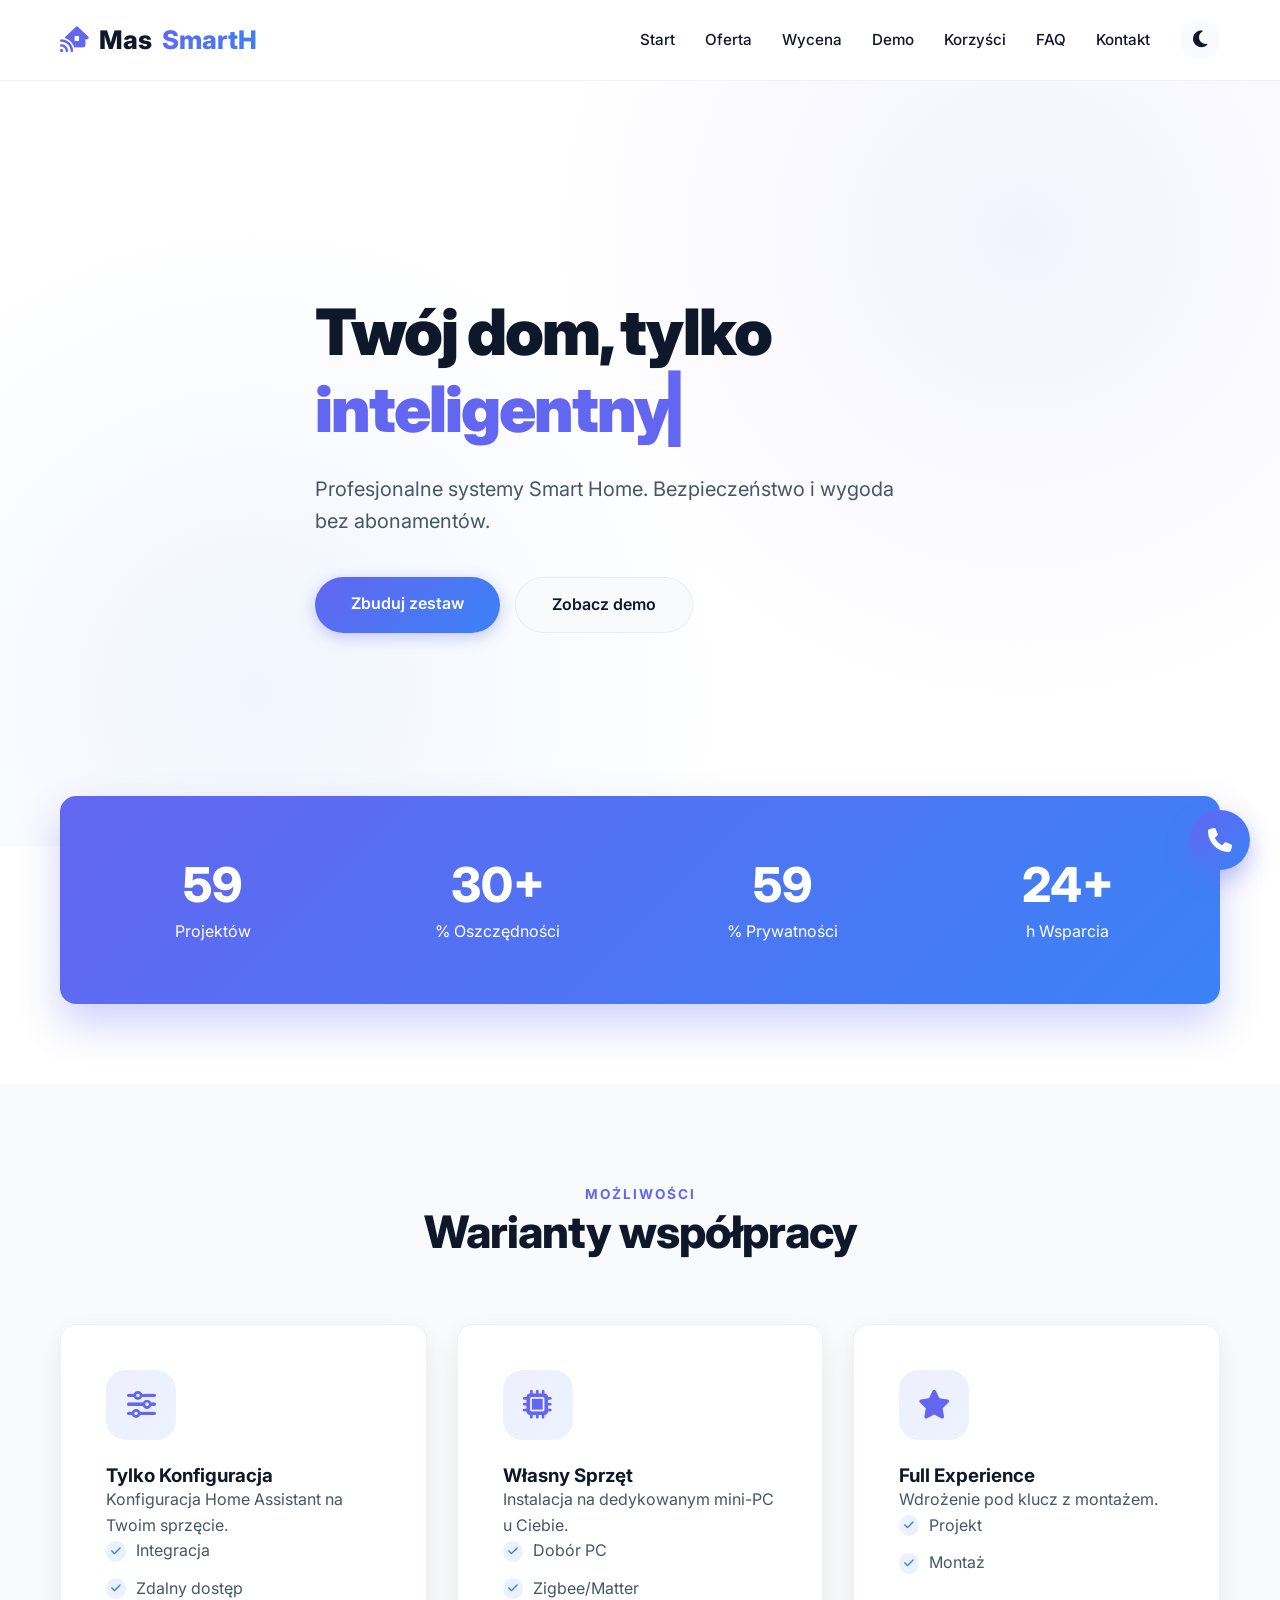
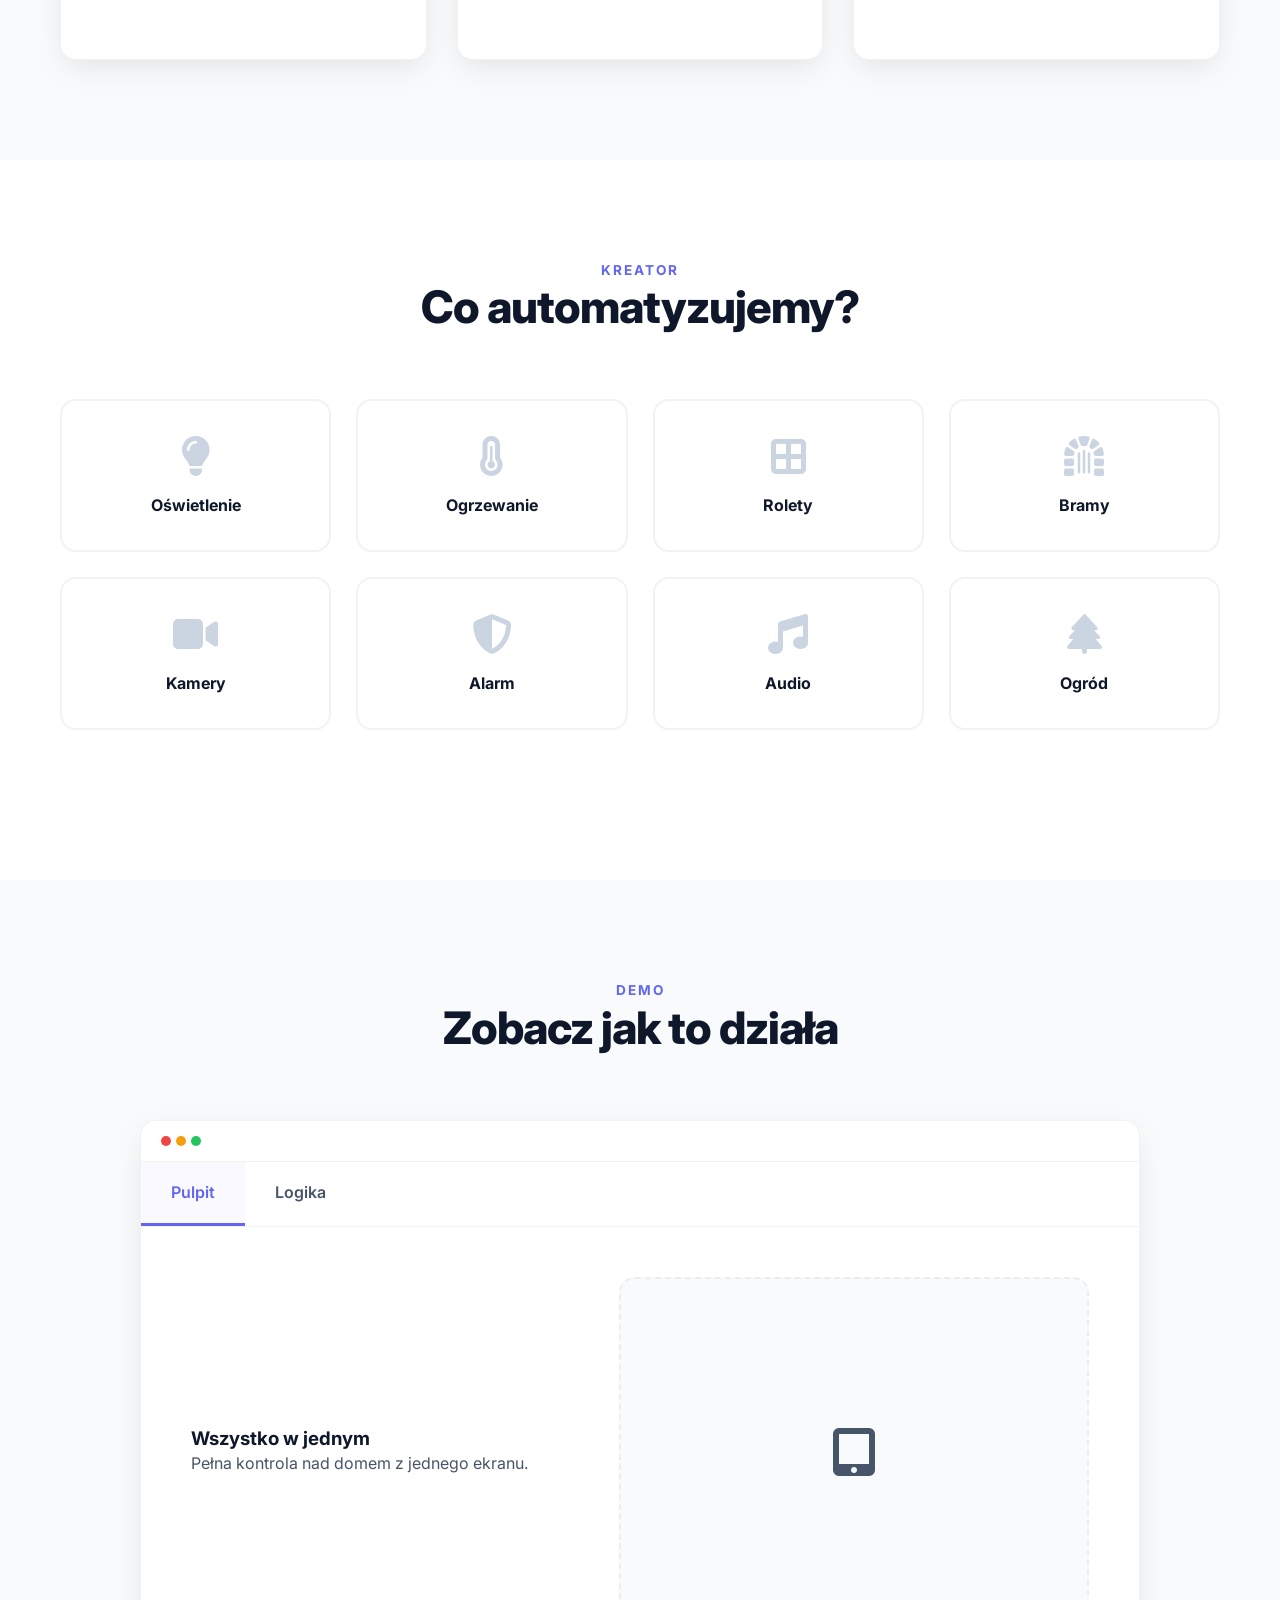
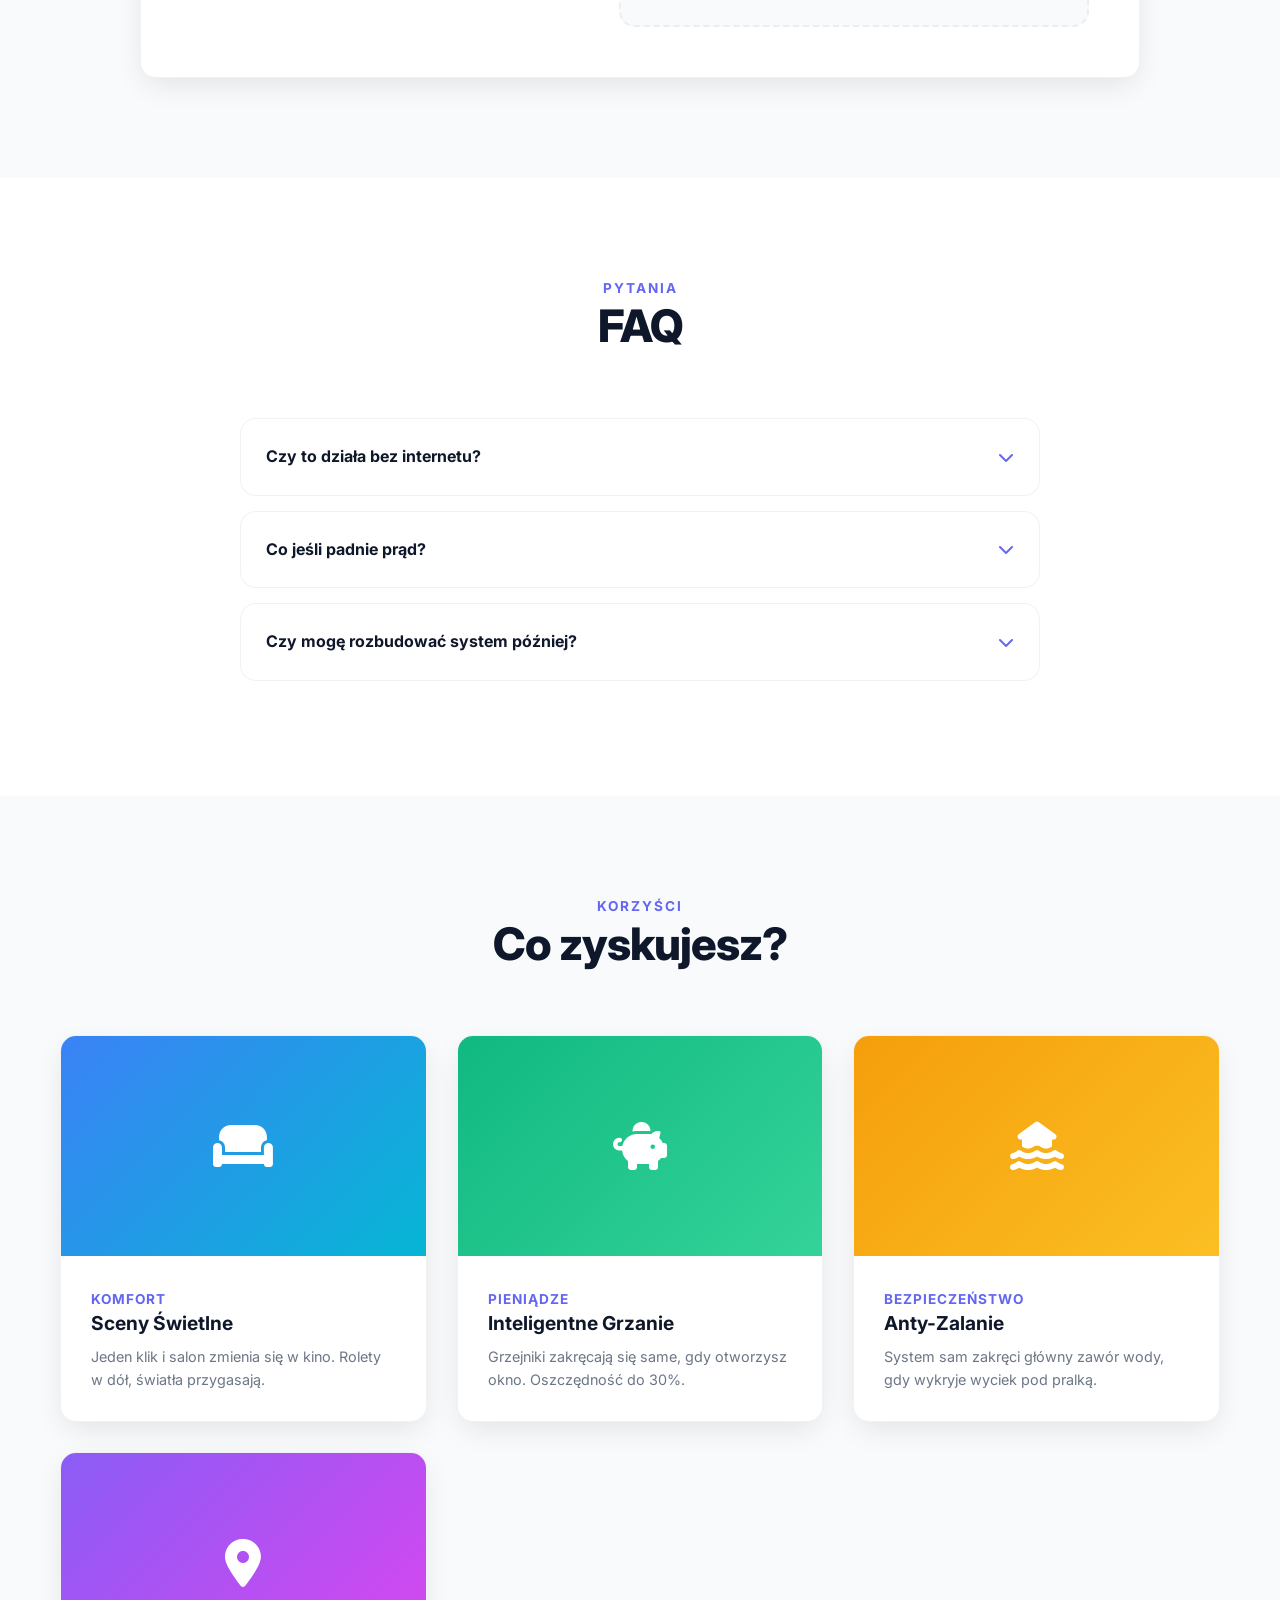
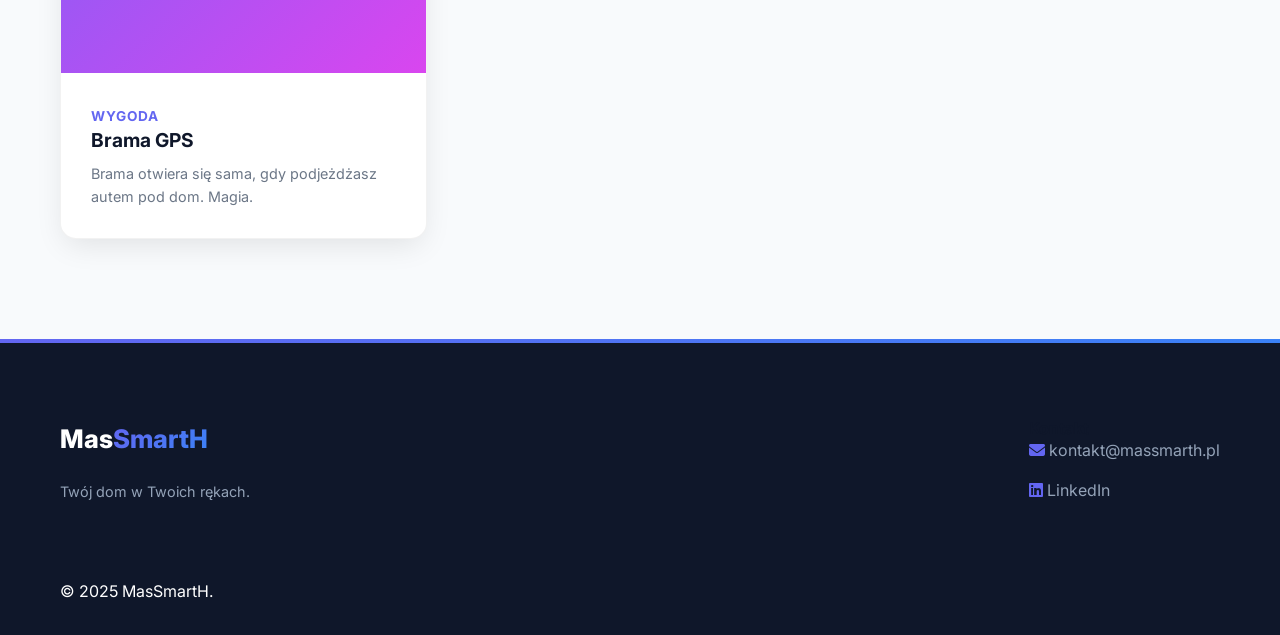
==== index.html @ 26425b71 "Add files via upload" ====
<!DOCTYPE html>
<html lang="pl">
<head>
    <meta charset="UTF-8">
    <meta name="viewport" content="width=device-width, initial-scale=1.0">
    <title>MasSmartH | Twój Inteligentny Dom</title>
    
    <link href="https://fonts.googleapis.com/css2?family=Inter:wght@300;400;600;700;800&display=swap" rel="stylesheet">
    <link rel="stylesheet" href="https://cdnjs.cloudflare.com/ajax/libs/font-awesome/6.4.0/css/all.min.css">

    <style>
        /* --- ZMIENNE KOLORYSTYCZNE --- */
        :root {
            --primary: #6366f1; 
            --secondary: #3b82f6;
            --dark: #0f172a;
            --text-gray: #475569;
            --bg-light: #ffffff;
            --bg-offset: #f8fafc;
            --card-bg: #ffffff;
            --border-color: rgba(0,0,0,0.05);
            --brand-gradient: linear-gradient(135deg, var(--primary) 0%, var(--secondary) 100%);
            
            --radius: 16px;
            --shadow: 0 10px 30px -5px rgba(0, 0, 0, 0.1);
            --transition: all 0.3s cubic-bezier(0.4, 0, 0.2, 1);
        }

        /* --- DARK MODE --- */
        body.dark-mode {
            --dark: #f1f5f9;
            --text-gray: #94a3b8;
            --bg-light: #0f172a;
            --bg-offset: #1e293b;
            --card-bg: #1e293b;
            --border-color: rgba(255,255,255,0.05);
            --shadow: 0 10px 30px -5px rgba(0, 0, 0, 0.5);
        }

        /* --- BAZA --- */
        * { margin: 0; padding: 0; box-sizing: border-box; }
        
        html { scroll-behavior: smooth; scroll-padding-top: 80px; }

        body {
            font-family: 'Inter', sans-serif;
            color: var(--text-gray);
            line-height: 1.6;
            background-color: var(--bg-light);
            overflow-x: hidden;
            transition: background-color 0.5s ease, color 0.5s ease;
        }

        a { text-decoration: none; color: inherit; }
        ul { list-style: none; }
        h1, h2, h3, h4 { color: var(--dark); line-height: 1.2; transition: color 0.5s ease; }

        .container { max-width: 1200px; margin: 0 auto; padding: 0 20px; }

        /* --- PASEK POSTĘPU (SCROLL PROGRESS) --- */
        .scroll-progress-container {
            position: fixed; top: 0; left: 0; width: 100%; height: 4px;
            background: transparent; z-index: 2000; pointer-events: none;
        }
        .scroll-progress-bar {
            height: 100%; background: var(--brand-gradient); width: 0%;
            transition: width 0.1s;
        }

        /* --- UI ELEMENTY --- */
        .btn {
            display: inline-block; padding: 14px 36px;
            background: var(--brand-gradient); color: white;
            border-radius: 50px; font-weight: 600;
            transition: var(--transition);
            box-shadow: 0 4px 15px rgba(99, 102, 241, 0.35);
            border: none; cursor: pointer; position: relative; overflow: hidden; z-index: 1;
        }
        .btn:hover { transform: translateY(-3px); box-shadow: 0 8px 25px rgba(99, 102, 241, 0.5); }

        .section-title { text-align: center; margin-bottom: 4rem; }
        .section-title h2 { font-size: 2.8rem; margin-bottom: 10px; font-weight: 800; letter-spacing: -1px; }
        .section-title p { color: var(--primary); font-weight: 700; text-transform: uppercase; letter-spacing: 2px; font-size: 0.85rem; }

        /* --- NAWIGACJA --- */
        header {
            background: rgba(255, 255, 255, 0.8); backdrop-filter: blur(12px);
            position: sticky; top: 0; z-index: 1000;
            border-bottom: 1px solid var(--border-color);
            transition: background 0.5s ease, border-color 0.5s ease;
        }
        body.dark-mode header { background: rgba(15, 23, 42, 0.8); }

        nav { display: flex; justify-content: space-between; align-items: center; height: 80px; }
        .logo { font-size: 1.6rem; font-weight: 800; color: var(--dark); display: flex; align-items: center; gap: 10px; }
        .logo span { background: var(--brand-gradient); -webkit-background-clip: text; -webkit-text-fill-color: transparent; }

        .nav-links { display: flex; gap: 30px; align-items: center; }
        .nav-links a { font-weight: 500; color: var(--dark); transition: var(--transition); font-size: 0.95rem; }
        .nav-links a:hover, .nav-links a.active { color: var(--primary); }
        
        .theme-toggle {
            cursor: pointer; font-size: 1.2rem; color: var(--dark);
            width: 40px; height: 40px; border-radius: 50%;
            display: flex; align-items: center; justify-content: center;
            background: var(--bg-offset); transition: var(--transition);
        }
        .theme-toggle:hover { background: var(--border-color); color: var(--primary); transform: rotate(15deg); }
        .menu-toggle { display: none; font-size: 1.5rem; color: var(--dark); cursor: pointer; }

        /* --- HERO --- */
        .hero {
            padding: 100px 0; display: flex; align-items: center; min-height: 85vh;
            background: radial-gradient(circle at 80% 20%, rgba(99, 102, 241, 0.08) 0%, transparent 40%),
                        radial-gradient(circle at 20% 80%, rgba(59, 130, 246, 0.08) 0%, transparent 40%);
        }
        .hero-content { max-width: 650px; }
        .hero h1 { font-size: 4rem; margin-bottom: 25px; font-weight: 900; letter-spacing: -2px; }
        .hero-typing { color: var(--primary); position: relative; }
        .hero-typing::after { content: '|'; position: absolute; right: -15px; animation: blink 0.7s infinite; }
        .hero p { font-size: 1.25rem; margin-bottom: 40px; color: var(--text-gray); max-width: 90%; }
        @keyframes blink { 50% { opacity: 0; } }

        /* --- STATYSTYKI --- */
        .stats-section {
            padding: 60px 0; background: var(--brand-gradient); color: white;
            margin-top: -50px; border-radius: var(--radius); position: relative; z-index: 10;
            box-shadow: 0 20px 40px rgba(99, 102, 241, 0.3); margin-bottom: 80px;
        }
        .stats-grid { display: grid; grid-template-columns: repeat(auto-fit, minmax(200px, 1fr)); text-align: center; gap: 20px; }
        .stat-item h3 { font-size: 3rem; font-weight: 800; margin-bottom: 5px; color: white; }

        /* --- OFERTA (Naprawione, bez migania) --- */
        .offer { background-color: var(--bg-offset); padding: 100px 0; transition: background 0.5s ease; }
        .offer-grid { display: grid; grid-template-columns: repeat(auto-fit, minmax(320px, 1fr)); gap: 30px; }

        .offer-card {
            background: var(--card-bg); padding: 45px; border-radius: var(--radius);
            box-shadow: var(--shadow); border: 1px solid var(--border-color);
            transition: transform 0.3s ease, box-shadow 0.3s ease; /* Usunięte background transition */
            position: relative; overflow: hidden; height: 100%;
        }
        .offer-card:hover { transform: translateY(-5px); box-shadow: 0 15px 30px rgba(0,0,0,0.1); }
        
        .icon-box {
            width: 70px; height: 70px;
            background: linear-gradient(135deg, rgba(99, 102, 241, 0.1) 0%, rgba(59, 130, 246, 0.1) 100%);
            border-radius: 20px; display: flex; align-items: center; justify-content: center;
            margin-bottom: 25px; color: var(--primary); font-size: 1.8rem;
        }
        .offer-card:hover .icon-box { background: var(--brand-gradient); color: white; }
        .offer-card li i { color: var(--secondary); background: rgba(59, 130, 246, 0.1); padding: 5px; border-radius: 50%; font-size: 0.7rem; margin-right: 10px; }
        .offer-card li { margin-bottom: 12px; display: flex; align-items: center; }

        /* --- KONFIGURATOR --- */
        .configurator { padding: 100px 0; background: var(--bg-light); transition: background 0.5s ease; }
        .config-grid { display: grid; grid-template-columns: repeat(auto-fit, minmax(220px, 1fr)); gap: 25px; margin-bottom: 50px; }
        .config-item {
            border: 2px solid var(--border-color); border-radius: var(--radius); padding: 35px 20px;
            text-align: center; cursor: pointer; transition: var(--transition); background: var(--card-bg);
        }
        .config-item:hover { border-color: var(--secondary); transform: translateY(-5px); }
        .config-item.selected { border-color: var(--primary); background: rgba(99, 102, 241, 0.05); }
        .config-item i { font-size: 2.5rem; color: #cbd5e1; margin-bottom: 20px; transition: var(--transition); }
        .config-item.selected i { color: var(--primary); }
        .config-summary { text-align: center; padding: 40px; background: var(--bg-offset); border-radius: var(--radius); max-width: 800px; margin: 0 auto; border: 1px solid var(--border-color); }

        /* --- DEMO --- */
        .demo-section { padding: 100px 0; background: var(--bg-offset); transition: background 0.5s ease; }
        .browser-mockup {
            background: var(--bg-light); border-radius: var(--radius); box-shadow: var(--shadow);
            overflow: hidden; max-width: 1000px; margin: 0 auto; border: 1px solid var(--border-color);
        }
        .browser-header { background: var(--card-bg); padding: 15px 20px; display: flex; align-items: center; gap: 10px; border-bottom: 1px solid var(--border-color); }
        .demo-tabs { display: flex; border-bottom: 1px solid var(--border-color); background: var(--card-bg); }
        .demo-tab { padding: 18px 30px; cursor: pointer; font-weight: 600; color: var(--text-gray); border-bottom: 3px solid transparent; transition: var(--transition); }
        .demo-tab.active { border-bottom-color: var(--primary); color: var(--primary); background: rgba(99, 102, 241, 0.04); }
        .demo-content { padding: 50px; min-height: 450px; display: none; animation: fadeIn 0.5s ease; background: var(--bg-light); }
        .demo-content.active { display: block; }
        .demo-layout { display: flex; gap: 40px; align-items: center; }
        .demo-visual { flex: 1.2; height: 350px; background: var(--bg-offset); border-radius: var(--radius); display: flex; align-items: center; justify-content: center; border: 2px dashed var(--border-color); }

        /* --- FAQ (NOWA SEKCJA - BAJER) --- */
        .faq { padding: 100px 0; background: var(--bg-light); transition: background 0.5s ease; }
        .faq-item {
            background: var(--card-bg); border: 1px solid var(--border-color); border-radius: var(--radius);
            margin-bottom: 15px; overflow: hidden; transition: var(--transition);
        }
        .faq-question {
            padding: 25px; cursor: pointer; display: flex; justify-content: space-between; align-items: center;
            font-weight: 700; color: var(--dark);
        }
        .faq-question i { transition: transform 0.3s ease; color: var(--primary); }
        .faq-answer {
            max-height: 0; overflow: hidden; transition: max-height 0.3s ease; padding: 0 25px;
            color: var(--text-gray);
        }
        .faq-item.active .faq-answer { padding-bottom: 25px; }
        .faq-item.active .faq-question i { transform: rotate(180deg); }

        /* --- REALIZACJE (NAPRAWIONE + KOLORY) --- */
        .portfolio { background-color: var(--bg-offset); padding: 100px 0; transition: background 0.5s ease; }
        .portfolio-grid {
            display: grid; grid-template-columns: repeat(auto-fit, minmax(300px, 1fr));
            gap: 30px; /* Grid zamiast dziwnych pasków */
        }
        .portfolio-item {
            background: var(--card-bg); border-radius: var(--radius); overflow: hidden;
            box-shadow: var(--shadow); border: 1px solid var(--border-color);
            transition: var(--transition); display: flex; flex-direction: column; /* Wymuszenie pionu */
        }
        .portfolio-item:hover { transform: translateY(-10px); }
        
        /* Obrazki z gradientami - to co lubiłeś */
        .portfolio-img {
            height: 220px; width: 100%;
            display: flex; align-items: center; justify-content: center;
            color: white; font-size: 3rem;
        }
        .portfolio-info { padding: 30px; flex-grow: 1; }
        .portfolio-info h4 { margin-bottom: 10px; color: var(--dark); font-size: 1.2rem; }
        .portfolio-info span { font-size: 0.85rem; color: var(--primary); font-weight: 700; letter-spacing: 1px; text-transform: uppercase; }

        /* --- STOPKA --- */
        footer { background: #0f172a; color: white; padding: 80px 0 30px; position: relative; overflow: hidden; }
        footer::before { content: ''; position: absolute; top: 0; left: 0; width: 100%; height: 4px; background: var(--brand-gradient); }
        .footer-content { display: flex; flex-wrap: wrap; justify-content: space-between; gap: 40px; margin-bottom: 60px; }
        .footer-column ul li { margin-bottom: 15px; color: #94a3b8; cursor: pointer; }
        .footer-column ul li:hover { color: white; }
        
        .fab-contact {
            position: fixed; bottom: 30px; right: 30px; width: 60px; height: 60px;
            background: var(--brand-gradient); border-radius: 50%;
            display: flex; align-items: center; justify-content: center;
            color: white; font-size: 1.5rem; box-shadow: 0 10px 25px rgba(99, 102, 241, 0.4);
            cursor: pointer; z-index: 1000; animation: pulse 2s infinite;
        }
        @keyframes pulse { 0% { box-shadow: 0 0 0 0 rgba(99, 102, 241, 0.7); } 70% { box-shadow: 0 0 0 15px rgba(99, 102, 241, 0); } 100% { box-shadow: 0 0 0 0 rgba(0,0,0,0); } }

        @media (max-width: 768px) {
            .hero h1 { font-size: 2.8rem; }
            .nav-links { display: none; position: absolute; top: 80px; left: 0; width: 100%; background: var(--card-bg); flex-direction: column; padding: 30px; border-bottom: 1px solid var(--border-color); }
            .nav-links.active { display: flex; }
            .menu-toggle { display: block; }
            .about-content, .demo-layout { flex-direction: column; }
            .stats-section { margin-top: 0; }
        }
        
        .reveal { opacity: 0; transform: translateY(40px); transition: all 1s ease-out; }
        .reveal.active { opacity: 1; transform: translateY(0); }
    </style>
</head>
<body>
    <!-- PASEK POSTĘPU -->
    <div class="scroll-progress-container">
        <div class="scroll-progress-bar" id="progressBar"></div>
    </div>

    <header>
        <div class="container">
            <nav>
                <a href="#hero" class="logo"><i class="fa-solid fa-house-signal" style="color: var(--primary);"></i>Mas<span>SmartH</span></a>
                <ul class="nav-links">
                    <li><a href="#hero" class="nav-link">Start</a></li>
                    <li><a href="#oferta" class="nav-link">Oferta</a></li>
                    <li><a href="#konfigurator" class="nav-link">Wycena</a></li>
                    <li><a href="#demo" class="nav-link">Demo</a></li>
                    <li><a href="#realizacje" class="nav-link">Korzyści</a></li>
                    <li><a href="#faq" class="nav-link">FAQ</a></li>
                    <li><a href="#kontakt" class="nav-link">Kontakt</a></li>
                    <div class="theme-toggle" onclick="toggleTheme()"><i class="fa-solid fa-moon"></i></div>
                </ul>
                <div class="menu-toggle"><i class="fa-solid fa-bars"></i></div>
            </nav>
        </div>
    </header>

    <section id="hero" class="hero">
        <div class="container">
            <div class="hero-content reveal">
                <h1>Twój dom, tylko <br><span class="hero-typing"></span></h1>
                <p>Profesjonalne systemy Smart Home. Bezpieczeństwo i wygoda bez abonamentów.</p>
                <div style="display: flex; gap: 15px; flex-wrap: wrap;">
                    <a href="#konfigurator" class="btn">Zbuduj zestaw</a>
                    <a href="#demo" class="btn" style="background: var(--bg-offset); color: var(--dark); box-shadow: none; border: 1px solid var(--border-color);">Zobacz demo</a>
                </div>
            </div>
        </div>
    </section>

    <div class="container">
        <div class="stats-section reveal">
            <div class="container stats-grid">
                <div class="stat-item"><h3 data-target="150">0</h3><p>Projektów</p></div>
                <div class="stat-item"><h3 data-target="30">0</h3><p>% Oszczędności</p></div>
                <div class="stat-item"><h3 data-target="100">0</h3><p>% Prywatności</p></div>
                <div class="stat-item"><h3 data-target="24">0</h3><p>h Wsparcia</p></div>
            </div>
        </div>
    </div>

    <section id="oferta" class="offer">
        <div class="container">
            <div class="section-title reveal"><p>Możliwości</p><h2>Warianty współpracy</h2></div>
            <div class="offer-grid">
                <div class="offer-card reveal">
                    <div class="icon-box"><i class="fa-solid fa-sliders"></i></div>
                    <h3>Tylko Konfiguracja</h3>
                    <p>Konfiguracja Home Assistant na Twoim sprzęcie.</p>
                    <ul><li><i class="fa-solid fa-check"></i> Integracja</li><li><i class="fa-solid fa-check"></i> Zdalny dostęp</li></ul>
                </div>
                <div class="offer-card reveal">
                    <div class="icon-box"><i class="fa-solid fa-microchip"></i></div>
                    <h3>Własny Sprzęt</h3>
                    <p>Instalacja na dedykowanym mini-PC u Ciebie.</p>
                    <ul><li><i class="fa-solid fa-check"></i> Dobór PC</li><li><i class="fa-solid fa-check"></i> Zigbee/Matter</li></ul>
                </div>
                <div class="offer-card reveal">
                    <div class="icon-box"><i class="fa-solid fa-star"></i></div>
                    <h3>Full Experience</h3>
                    <p>Wdrożenie pod klucz z montażem.</p>
                    <ul><li><i class="fa-solid fa-check"></i> Projekt</li><li><i class="fa-solid fa-check"></i> Montaż</li></ul>
                </div>
            </div>
        </div>
    </section>

    <section id="konfigurator" class="configurator">
        <div class="container">
            <div class="section-title reveal"><p>Kreator</p><h2>Co automatyzujemy?</h2></div>
            <div class="config-grid reveal">
                <div class="config-item" onclick="toggleOption(this, 'Światło')"><i class="fa-solid fa-lightbulb"></i><h4>Oświetlenie</h4></div>
                <div class="config-item" onclick="toggleOption(this, 'Ciepło')"><i class="fa-solid fa-temperature-three-quarters"></i><h4>Ogrzewanie</h4></div>
                <div class="config-item" onclick="toggleOption(this, 'Rolety')"><i class="fa-solid fa-border-all"></i><h4>Rolety</h4></div>
                <div class="config-item" onclick="toggleOption(this, 'Bramy')"><i class="fa-solid fa-dungeon"></i><h4>Bramy</h4></div>
                <div class="config-item" onclick="toggleOption(this, 'Kamera')"><i class="fa-solid fa-video"></i><h4>Kamery</h4></div>
                <div class="config-item" onclick="toggleOption(this, 'Alarm')"><i class="fa-solid fa-shield-halved"></i><h4>Alarm</h4></div>
                <div class="config-item" onclick="toggleOption(this, 'Audio')"><i class="fa-solid fa-music"></i><h4>Audio</h4></div>
                <div class="config-item" onclick="toggleOption(this, 'Ogród')"><i class="fa-solid fa-tree"></i><h4>Ogród</h4></div>
            </div>
            <div class="config-summary reveal" id="summary-box" style="display:none;">
                <h3 style="margin-bottom: 15px;">Wybrane:</h3>
                <p id="selected-items" style="color: var(--primary); font-weight: 700; margin-bottom: 25px;"></p>
                <button class="btn" onclick="sendConfig()">Wyceń zestaw</button>
            </div>
        </div>
    </section>

    <section id="demo" class="demo-section">
        <div class="container">
            <div class="section-title reveal"><p>Demo</p><h2>Zobacz jak to działa</h2></div>
            <div class="browser-mockup reveal">
                <div class="browser-header"><div style="display:flex; gap:5px;"><div style="width:10px; height:10px; background:#ef4444; border-radius:50%"></div><div style="width:10px; height:10px; background:#f59e0b; border-radius:50%"></div><div style="width:10px; height:10px; background:#22c55e; border-radius:50%"></div></div></div>
                <div class="demo-tabs">
                    <div class="demo-tab active" onclick="switchDemo('dash')">Pulpit</div>
                    <div class="demo-tab" onclick="switchDemo('auto')">Logika</div>
                </div>
                <div id="demo-dash" class="demo-content active">
                    <div class="demo-layout">
                        <div style="flex:1"><h3>Wszystko w jednym</h3><p>Pełna kontrola nad domem z jednego ekranu.</p></div>
                        <div class="demo-visual"><i class="fa-solid fa-tablet-screen-button" style="font-size:3rem"></i></div>
                    </div>
                </div>
                <div id="demo-auto" class="demo-content">
                    <div class="demo-layout">
                        <div style="flex:1"><h3>Automatyzacja</h3><p>Dom reaguje sam na Twoją obecność.</p></div>
                        <div class="demo-visual" style="background:#1e293b"><span style="color:#a5b4fc; font-family:monospace">trigger: state...</span></div>
                    </div>
                </div>
            </div>
        </div>
    </section>

    <!-- FAQ SECTION (NOWY BAJER) -->
    <section id="faq" class="faq">
        <div class="container">
            <div class="section-title reveal"><p>Pytania</p><h2>FAQ</h2></div>
            <div class="reveal" style="max-width: 800px; margin: 0 auto;">
                <div class="faq-item">
                    <div class="faq-question">Czy to działa bez internetu? <i class="fa-solid fa-chevron-down"></i></div>
                    <div class="faq-answer"><p style="padding-bottom:20px">Tak! Cały system Home Assistant działa lokalnie. Internet potrzebny jest tylko do zdalnego dostępu z telefonu poza domem.</p></div>
                </div>
                <div class="faq-item">
                    <div class="faq-question">Co jeśli padnie prąd? <i class="fa-solid fa-chevron-down"></i></div>
                    <div class="faq-answer"><p style="padding-bottom:20px">System wstanie automatycznie po powrocie zasilania. Możemy też zamontować zasilacz UPS, który utrzyma system przy życiu przez kilka godzin.</p></div>
                </div>
                <div class="faq-item">
                    <div class="faq-question">Czy mogę rozbudować system później? <i class="fa-solid fa-chevron-down"></i></div>
                    <div class="faq-answer"><p style="padding-bottom:20px">Jasne. To system otwarty. Dziś robimy światło, za rok bramę, a za dwa lata nawadnianie ogrodu. Pełna elastyczność.</p></div>
                </div>
            </div>
        </div>
    </section>

    <!-- REALIZACJE (NAPRAWIONE) -->
    <section id="realizacje" class="portfolio">
        <div class="container">
            <div class="section-title reveal"><p>Korzyści</p><h2>Co zyskujesz?</h2></div>
            <div class="portfolio-grid">
                <!-- Komfort -->
                <div class="portfolio-item reveal">
                    <div class="portfolio-img" style="background: linear-gradient(135deg, #3b82f6, #06b6d4);">
                        <i class="fa-solid fa-couch"></i>
                    </div>
                    <div class="portfolio-info">
                        <span>Komfort</span>
                        <h4>Sceny Świetlne</h4>
                        <p style="font-size: 0.9rem; opacity: 0.8; margin-top:5px;">Jeden klik i salon zmienia się w kino. Rolety w dół, światła przygasają.</p>
                    </div>
                </div>

                <!-- Oszczędność -->
                <div class="portfolio-item reveal">
                    <div class="portfolio-img" style="background: linear-gradient(135deg, #10b981, #34d399);">
                        <i class="fa-solid fa-piggy-bank"></i>
                    </div>
                    <div class="portfolio-info">
                        <span>Pieniądze</span>
                        <h4>Inteligentne Grzanie</h4>
                        <p style="font-size: 0.9rem; opacity: 0.8; margin-top:5px;">Grzejniki zakręcają się same, gdy otworzysz okno. Oszczędność do 30%.</p>
                    </div>
                </div>

                <!-- Bezpieczeństwo -->
                <div class="portfolio-item reveal">
                    <div class="portfolio-img" style="background: linear-gradient(135deg, #f59e0b, #fbbf24);">
                        <i class="fa-solid fa-house-flood-water"></i>
                    </div>
                    <div class="portfolio-info">
                        <span>Bezpieczeństwo</span>
                        <h4>Anty-Zalanie</h4>
                        <p style="font-size: 0.9rem; opacity: 0.8; margin-top:5px;">System sam zakręci główny zawór wody, gdy wykryje wyciek pod pralką.</p>
                    </div>
                </div>

                 <!-- Wygoda (Dodatkowy) -->
                 <div class="portfolio-item reveal">
                    <div class="portfolio-img" style="background: linear-gradient(135deg, #8b5cf6, #d946ef);">
                        <i class="fa-solid fa-location-dot"></i>
                    </div>
                    <div class="portfolio-info">
                        <span>Wygoda</span>
                        <h4>Brama GPS</h4>
                        <p style="font-size: 0.9rem; opacity: 0.8; margin-top:5px;">Brama otwiera się sama, gdy podjeżdżasz autem pod dom. Magia.</p>
                    </div>
                </div>
            </div>
        </div>
    </section>

    <footer id="kontakt">
        <div class="container">
            <div class="footer-content">
                <div class="footer-column" style="max-width:300px">
                    <a href="#" class="logo" style="color:white; margin-bottom:20px; display:block">Mas<span>SmartH</span></a>
                    <p style="color:#94a3b8; font-size:0.9rem">Twój dom w Twoich rękach.</p>
                </div>
                <div class="footer-column">
                    <h4>Kontakt</h4>
                    <ul>
                        <li><i class="fa-solid fa-envelope" style="color:var(--primary)"></i> kontakt@massmarth.pl</li>
                        <li><i class="fa-brands fa-linkedin" style="color:var(--primary)"></i> LinkedIn</li>
                    </ul>
                </div>
            </div>
            <div class="copyright">&copy; 2025 MasSmartH.</div>
        </div>
    </footer>

    <a href="#kontakt" class="fab-contact"><i class="fa-solid fa-phone"></i></a>

    <script>
        // DARK MODE
        function toggleTheme() {
            document.body.classList.toggle('dark-mode');
            const icon = document.querySelector('.theme-toggle i');
            if(document.body.classList.contains('dark-mode')) {
                icon.classList.replace('fa-moon', 'fa-sun');
                localStorage.setItem('theme', 'dark');
            } else {
                icon.classList.replace('fa-sun', 'fa-moon');
                localStorage.setItem('theme', 'light');
            }
        }
        if(localStorage.getItem('theme')==='dark') toggleTheme();

        // SCROLL PROGRESS
        window.onscroll = function() {
            let winScroll = document.body.scrollTop || document.documentElement.scrollTop;
            let height = document.documentElement.scrollHeight - document.documentElement.clientHeight;
            let scrolled = (winScroll / height) * 100;
            document.getElementById("progressBar").style.width = scrolled + "%";
            
            // Licznik
            const stats = document.querySelector('.stats-section');
            if(stats && winScroll > stats.offsetTop - window.innerHeight + 100 && !window.counted) {
                document.querySelectorAll('.stat-item h3').forEach(c => {
                    const t = +c.getAttribute('data-target');
                    const inc = t/200;
                    const upd = () => {
                        const n = +c.innerText;
                        if(n<t) { c.innerText=Math.ceil(n+inc); setTimeout(upd, 20); }
                        else c.innerText=t+"+";
                    };
                    upd();
                });
                window.counted=true;
            }
            reveal();
        };

        // TYPING HERO
        const txts=["inteligentny","bezpieczny","oszczędny"];
        let i=0, timer;
        function type() {
            const el=document.querySelector('.hero-typing');
            const w=txts[i].split("");
            const loop=()=>{
                if(w.length>0) { el.innerHTML+=w.shift(); timer=setTimeout(loop,100); }
                else setTimeout(del,2000);
            };
            loop();
        }
        function del() {
            const el=document.querySelector('.hero-typing');
            const w=txts[i].split("");
            const loop=()=>{
                if(w.length>0) { w.pop(); el.innerHTML=w.join(""); timer=setTimeout(loop,50); }
                else { i=(i+1)%txts.length; type(); }
            };
            loop();
        }
        type();

        // UI HELPERS
        document.querySelector('.menu-toggle').onclick = () => document.querySelector('.nav-links').classList.toggle('active');
        document.querySelectorAll('.nav-links a').forEach(a => a.onclick=()=>document.querySelector('.nav-links').classList.remove('active'));
        
        function reveal() {
            document.querySelectorAll('.reveal').forEach(r => {
                if(r.getBoundingClientRect().top < window.innerHeight - 50) r.classList.add('active');
            });
        }
        reveal();

        // CONFIG & TABS
        let opts=[];
        function toggleOption(el, n) {
            el.classList.toggle('selected');
            opts = el.classList.contains('selected') ? [...opts, n] : opts.filter(x=>x!==n);
            const box = document.getElementById('summary-box');
            box.style.display = opts.length?'block':'none';
            document.getElementById('selected-items').innerText = opts.join(', ');
        }
        function sendConfig() { alert("Wybrano: "+opts.join(', ')); }
        function switchDemo(t) {
            document.querySelectorAll('.demo-tab').forEach(x=>x.classList.remove('active'));
            document.querySelectorAll('.demo-content').forEach(x=>x.classList.remove('active'));
            event.target.classList.add('active');
            document.getElementById('demo-'+t).classList.add('active');
        }

        // FAQ ACCORDION
        document.querySelectorAll('.faq-question').forEach(q => {
            q.addEventListener('click', () => {
                const item = q.parentElement;
                item.classList.toggle('active');
                const ans = item.querySelector('.faq-answer');
                if(item.classList.contains('active')) {
                    ans.style.maxHeight = ans.scrollHeight + "px";
                } else {
                    ans.style.maxHeight = null;
                }
            });
        });
    </script>
</body>
</html>
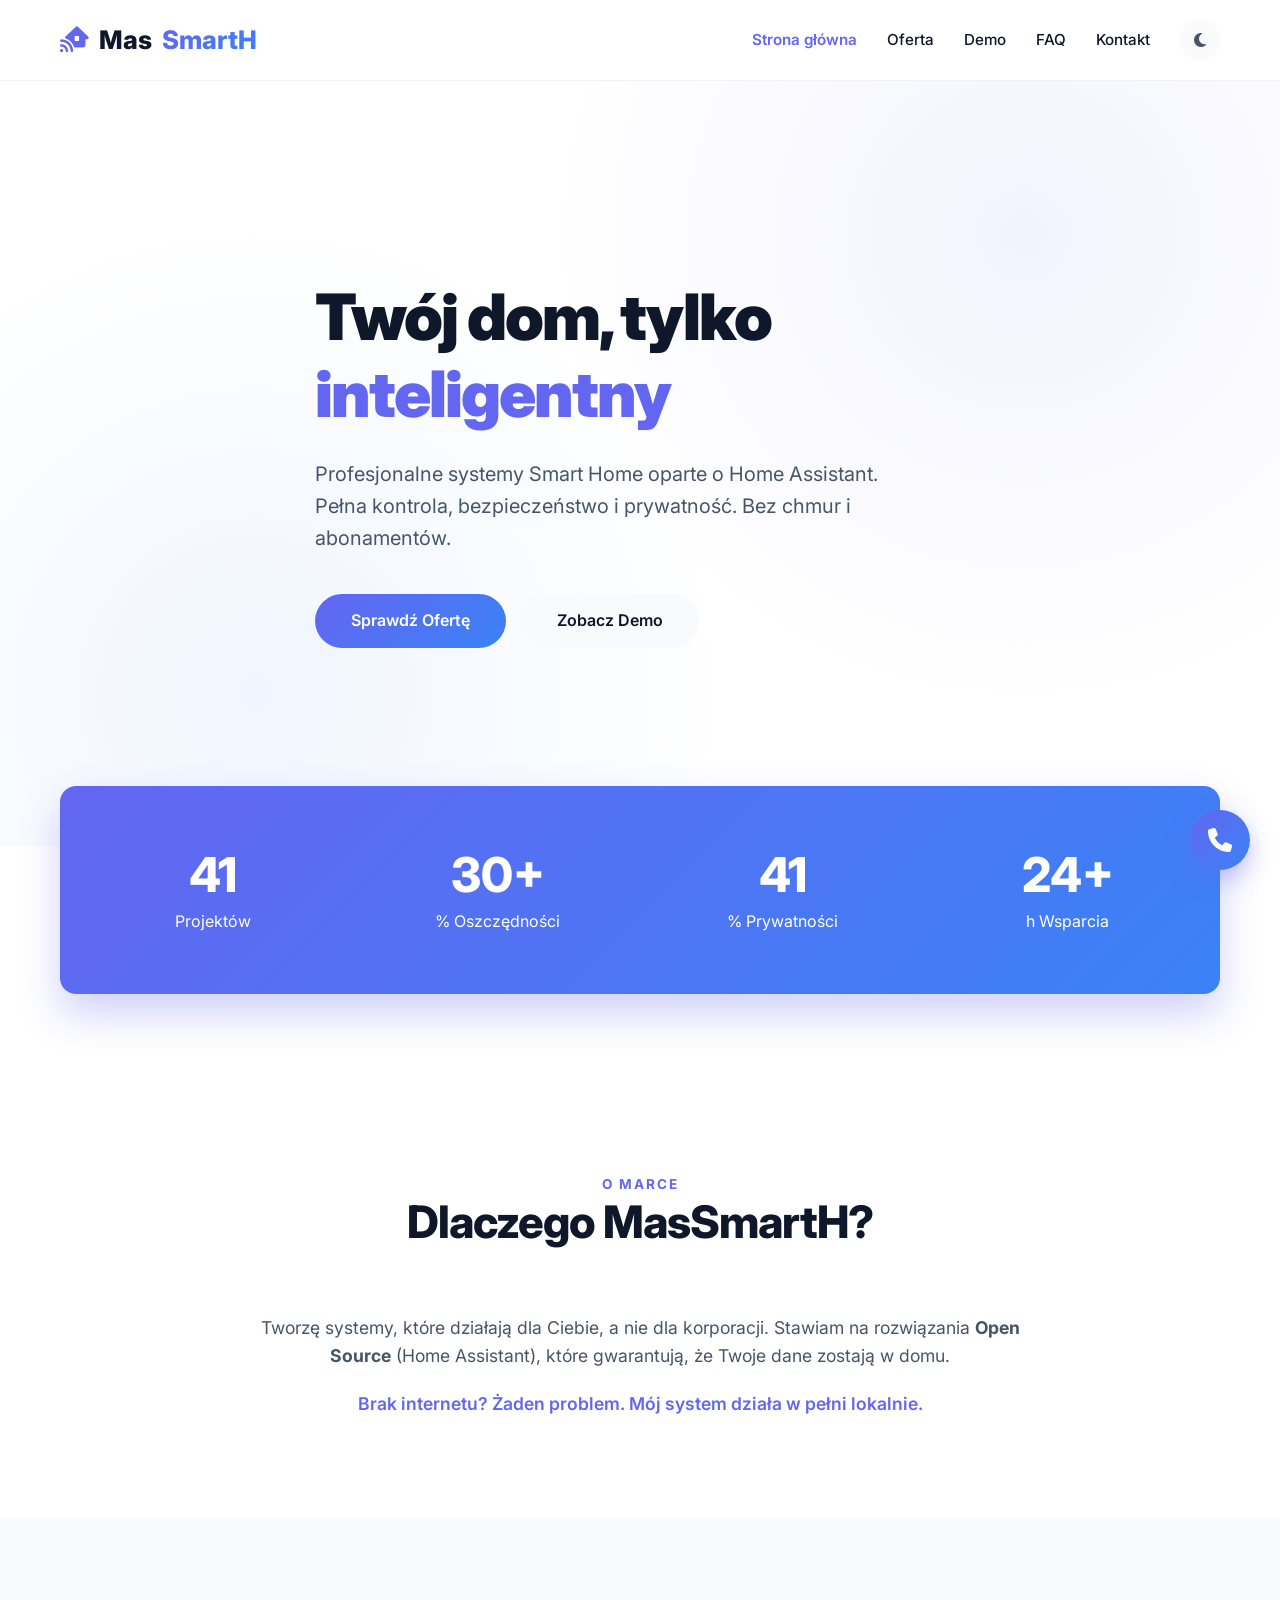
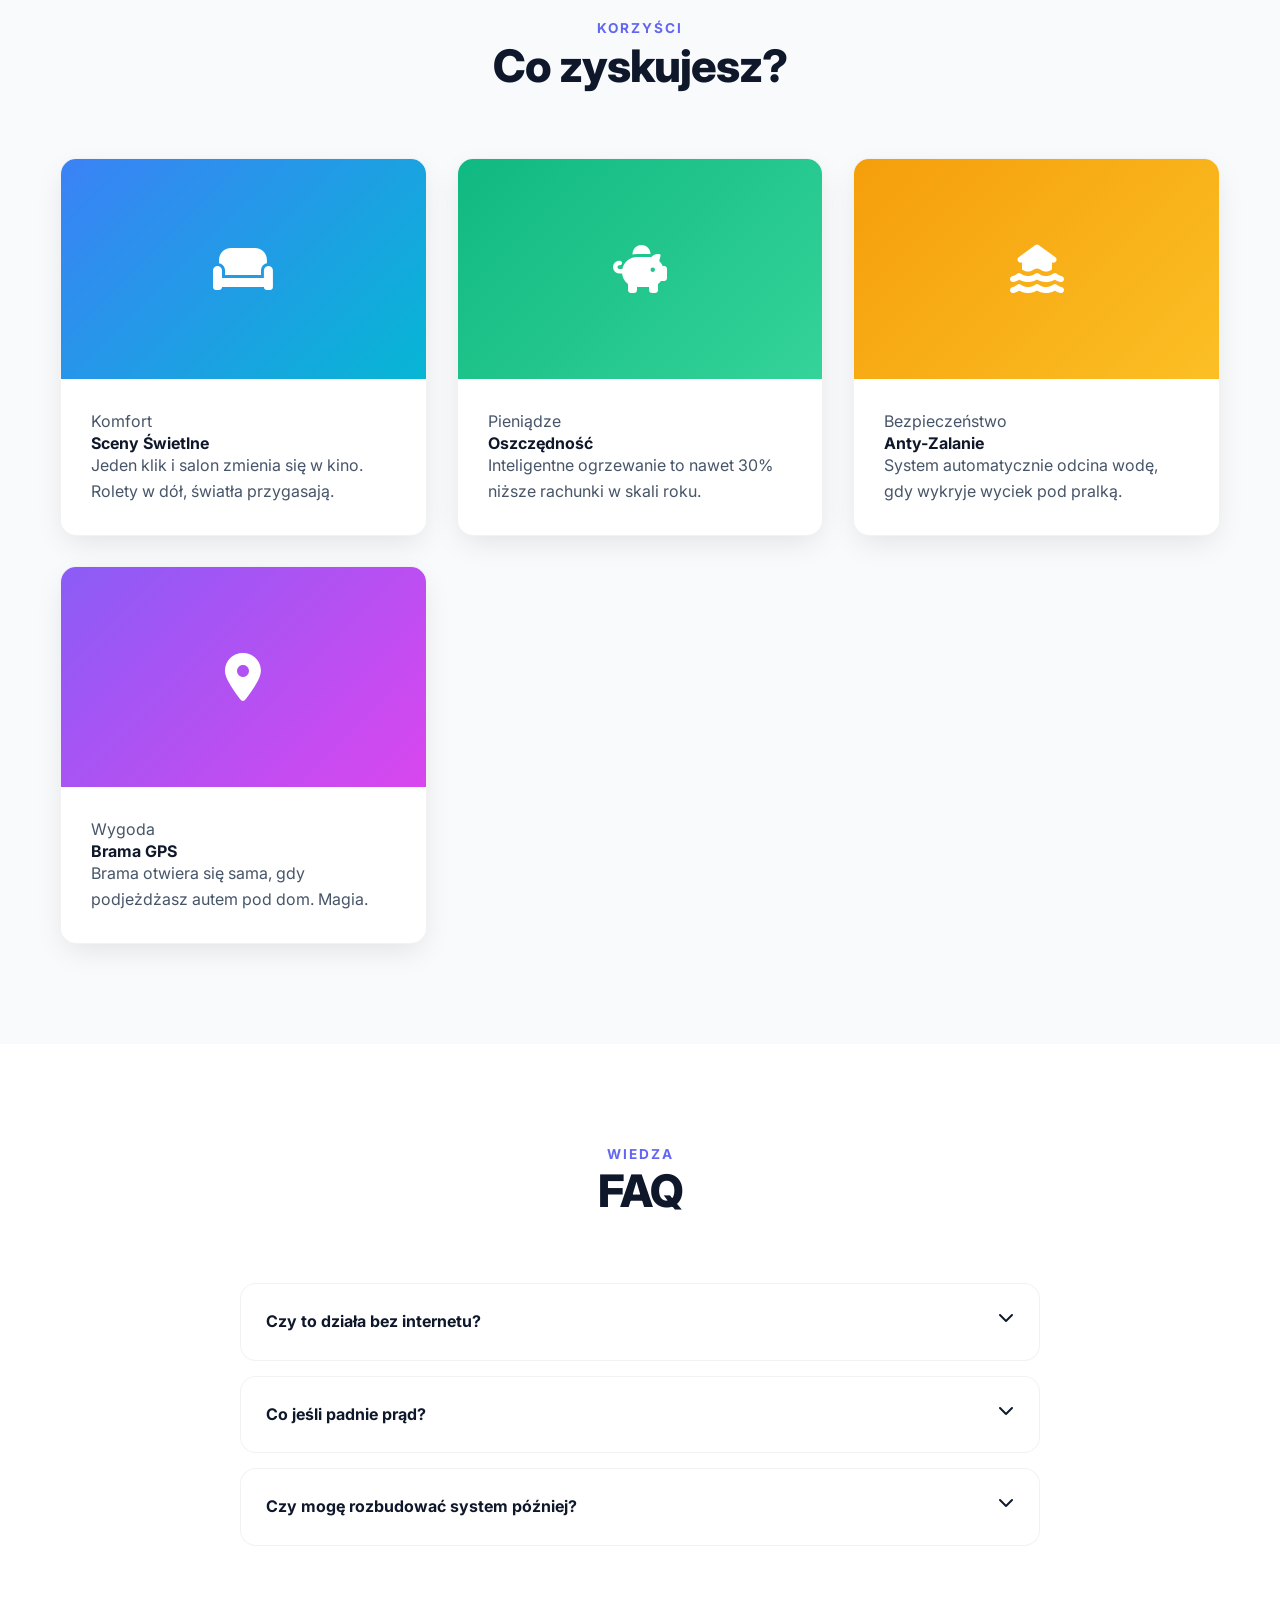
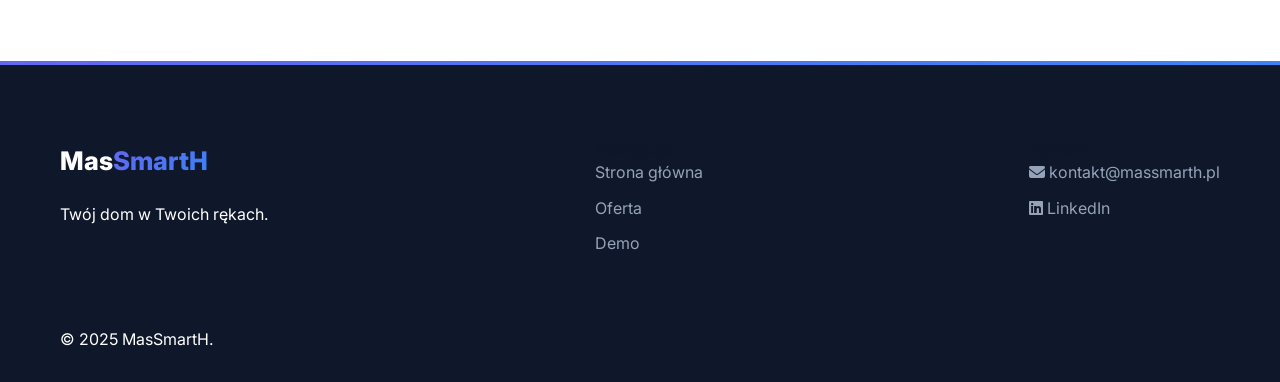
==== commit dfb72b43: "Update index.html to wiele podstron" ====
--- a/index.html
+++ b/index.html
@@ -9,7 +9,7 @@
     <link rel="stylesheet" href="https://cdnjs.cloudflare.com/ajax/libs/font-awesome/6.4.0/css/all.min.css">
 
     <style>
-        /* --- ZMIENNE KOLORYSTYCZNE --- */
+        /* --- ZMIENNE I BAZA --- */
         :root {
             --primary: #6366f1; 
             --secondary: #3b82f6;
@@ -20,234 +20,98 @@
             --card-bg: #ffffff;
             --border-color: rgba(0,0,0,0.05);
             --brand-gradient: linear-gradient(135deg, var(--primary) 0%, var(--secondary) 100%);
-            
             --radius: 16px;
             --shadow: 0 10px 30px -5px rgba(0, 0, 0, 0.1);
             --transition: all 0.3s cubic-bezier(0.4, 0, 0.2, 1);
         }
 
-        /* --- DARK MODE --- */
         body.dark-mode {
-            --dark: #f1f5f9;
-            --text-gray: #94a3b8;
-            --bg-light: #0f172a;
-            --bg-offset: #1e293b;
-            --card-bg: #1e293b;
-            --border-color: rgba(255,255,255,0.05);
+            --dark: #f1f5f9; --text-gray: #94a3b8; --bg-light: #0f172a;
+            --bg-offset: #1e293b; --card-bg: #1e293b; --border-color: rgba(255,255,255,0.05);
             --shadow: 0 10px 30px -5px rgba(0, 0, 0, 0.5);
         }
 
-        /* --- BAZA --- */
         * { margin: 0; padding: 0; box-sizing: border-box; }
-        
         html { scroll-behavior: smooth; scroll-padding-top: 80px; }
-
-        body {
-            font-family: 'Inter', sans-serif;
-            color: var(--text-gray);
-            line-height: 1.6;
-            background-color: var(--bg-light);
-            overflow-x: hidden;
-            transition: background-color 0.5s ease, color 0.5s ease;
-        }
-
+        body { font-family: 'Inter', sans-serif; color: var(--text-gray); line-height: 1.6; background-color: var(--bg-light); transition: background 0.5s, color 0.5s; }
         a { text-decoration: none; color: inherit; }
         ul { list-style: none; }
         h1, h2, h3, h4 { color: var(--dark); line-height: 1.2; transition: color 0.5s ease; }
-
         .container { max-width: 1200px; margin: 0 auto; padding: 0 20px; }
 
-        /* --- PASEK POSTĘPU (SCROLL PROGRESS) --- */
-        .scroll-progress-container {
-            position: fixed; top: 0; left: 0; width: 100%; height: 4px;
-            background: transparent; z-index: 2000; pointer-events: none;
-        }
-        .scroll-progress-bar {
-            height: 100%; background: var(--brand-gradient); width: 0%;
-            transition: width 0.1s;
-        }
-
-        /* --- UI ELEMENTY --- */
-        .btn {
-            display: inline-block; padding: 14px 36px;
-            background: var(--brand-gradient); color: white;
-            border-radius: 50px; font-weight: 600;
-            transition: var(--transition);
-            box-shadow: 0 4px 15px rgba(99, 102, 241, 0.35);
-            border: none; cursor: pointer; position: relative; overflow: hidden; z-index: 1;
-        }
+        /* UI */
+        .btn { display: inline-block; padding: 14px 36px; background: var(--brand-gradient); color: white; border-radius: 50px; font-weight: 600; transition: var(--transition); border: none; cursor: pointer; }
         .btn:hover { transform: translateY(-3px); box-shadow: 0 8px 25px rgba(99, 102, 241, 0.5); }
-
         .section-title { text-align: center; margin-bottom: 4rem; }
-        .section-title h2 { font-size: 2.8rem; margin-bottom: 10px; font-weight: 800; letter-spacing: -1px; }
+        .section-title h2 { font-size: 2.8rem; font-weight: 800; letter-spacing: -1px; }
         .section-title p { color: var(--primary); font-weight: 700; text-transform: uppercase; letter-spacing: 2px; font-size: 0.85rem; }
 
-        /* --- NAWIGACJA --- */
-        header {
-            background: rgba(255, 255, 255, 0.8); backdrop-filter: blur(12px);
-            position: sticky; top: 0; z-index: 1000;
-            border-bottom: 1px solid var(--border-color);
-            transition: background 0.5s ease, border-color 0.5s ease;
-        }
+        /* Header & Nav */
+        header { background: rgba(255, 255, 255, 0.8); backdrop-filter: blur(12px); position: sticky; top: 0; z-index: 1000; border-bottom: 1px solid var(--border-color); transition: background 0.5s; }
         body.dark-mode header { background: rgba(15, 23, 42, 0.8); }
-
         nav { display: flex; justify-content: space-between; align-items: center; height: 80px; }
         .logo { font-size: 1.6rem; font-weight: 800; color: var(--dark); display: flex; align-items: center; gap: 10px; }
         .logo span { background: var(--brand-gradient); -webkit-background-clip: text; -webkit-text-fill-color: transparent; }
-
         .nav-links { display: flex; gap: 30px; align-items: center; }
         .nav-links a { font-weight: 500; color: var(--dark); transition: var(--transition); font-size: 0.95rem; }
-        .nav-links a:hover, .nav-links a.active { color: var(--primary); }
-        
-        .theme-toggle {
-            cursor: pointer; font-size: 1.2rem; color: var(--dark);
-            width: 40px; height: 40px; border-radius: 50%;
-            display: flex; align-items: center; justify-content: center;
-            background: var(--bg-offset); transition: var(--transition);
-        }
-        .theme-toggle:hover { background: var(--border-color); color: var(--primary); transform: rotate(15deg); }
-        .menu-toggle { display: none; font-size: 1.5rem; color: var(--dark); cursor: pointer; }
-
-        /* --- HERO --- */
-        .hero {
-            padding: 100px 0; display: flex; align-items: center; min-height: 85vh;
-            background: radial-gradient(circle at 80% 20%, rgba(99, 102, 241, 0.08) 0%, transparent 40%),
-                        radial-gradient(circle at 20% 80%, rgba(59, 130, 246, 0.08) 0%, transparent 40%);
-        }
+        .nav-links a:hover, .nav-links a.active { color: var(--primary); font-weight: 600; }
+        .theme-toggle { cursor: pointer; width: 40px; height: 40px; border-radius: 50%; display: flex; align-items: center; justify-content: center; background: var(--bg-offset); }
+        .menu-toggle { display: none; font-size: 1.5rem; cursor: pointer; }
+
+        /* Hero */
+        .hero { padding: 120px 0; min-height: 85vh; display: flex; align-items: center; background: radial-gradient(circle at 80% 20%, rgba(99, 102, 241, 0.08) 0%, transparent 40%), radial-gradient(circle at 20% 80%, rgba(59, 130, 246, 0.08) 0%, transparent 40%); }
         .hero-content { max-width: 650px; }
         .hero h1 { font-size: 4rem; margin-bottom: 25px; font-weight: 900; letter-spacing: -2px; }
-        .hero-typing { color: var(--primary); position: relative; }
-        .hero-typing::after { content: '|'; position: absolute; right: -15px; animation: blink 0.7s infinite; }
+        .hero-typing { color: var(--primary); }
         .hero p { font-size: 1.25rem; margin-bottom: 40px; color: var(--text-gray); max-width: 90%; }
-        @keyframes blink { 50% { opacity: 0; } }
-
-        /* --- STATYSTYKI --- */
-        .stats-section {
-            padding: 60px 0; background: var(--brand-gradient); color: white;
-            margin-top: -50px; border-radius: var(--radius); position: relative; z-index: 10;
-            box-shadow: 0 20px 40px rgba(99, 102, 241, 0.3); margin-bottom: 80px;
-        }
+
+        /* Stats */
+        .stats-section { padding: 60px 0; background: var(--brand-gradient); color: white; border-radius: var(--radius); margin-top: -60px; position: relative; z-index: 10; box-shadow: 0 20px 40px rgba(99, 102, 241, 0.3); margin-bottom: 80px; }
         .stats-grid { display: grid; grid-template-columns: repeat(auto-fit, minmax(200px, 1fr)); text-align: center; gap: 20px; }
         .stat-item h3 { font-size: 3rem; font-weight: 800; margin-bottom: 5px; color: white; }
 
-        /* --- OFERTA (Naprawione, bez migania) --- */
-        .offer { background-color: var(--bg-offset); padding: 100px 0; transition: background 0.5s ease; }
-        .offer-grid { display: grid; grid-template-columns: repeat(auto-fit, minmax(320px, 1fr)); gap: 30px; }
-
-        .offer-card {
-            background: var(--card-bg); padding: 45px; border-radius: var(--radius);
-            box-shadow: var(--shadow); border: 1px solid var(--border-color);
-            transition: transform 0.3s ease, box-shadow 0.3s ease; /* Usunięte background transition */
-            position: relative; overflow: hidden; height: 100%;
-        }
-        .offer-card:hover { transform: translateY(-5px); box-shadow: 0 15px 30px rgba(0,0,0,0.1); }
-        
-        .icon-box {
-            width: 70px; height: 70px;
-            background: linear-gradient(135deg, rgba(99, 102, 241, 0.1) 0%, rgba(59, 130, 246, 0.1) 100%);
-            border-radius: 20px; display: flex; align-items: center; justify-content: center;
-            margin-bottom: 25px; color: var(--primary); font-size: 1.8rem;
-        }
-        .offer-card:hover .icon-box { background: var(--brand-gradient); color: white; }
-        .offer-card li i { color: var(--secondary); background: rgba(59, 130, 246, 0.1); padding: 5px; border-radius: 50%; font-size: 0.7rem; margin-right: 10px; }
-        .offer-card li { margin-bottom: 12px; display: flex; align-items: center; }
-
-        /* --- KONFIGURATOR --- */
-        .configurator { padding: 100px 0; background: var(--bg-light); transition: background 0.5s ease; }
-        .config-grid { display: grid; grid-template-columns: repeat(auto-fit, minmax(220px, 1fr)); gap: 25px; margin-bottom: 50px; }
-        .config-item {
-            border: 2px solid var(--border-color); border-radius: var(--radius); padding: 35px 20px;
-            text-align: center; cursor: pointer; transition: var(--transition); background: var(--card-bg);
-        }
-        .config-item:hover { border-color: var(--secondary); transform: translateY(-5px); }
-        .config-item.selected { border-color: var(--primary); background: rgba(99, 102, 241, 0.05); }
-        .config-item i { font-size: 2.5rem; color: #cbd5e1; margin-bottom: 20px; transition: var(--transition); }
-        .config-item.selected i { color: var(--primary); }
-        .config-summary { text-align: center; padding: 40px; background: var(--bg-offset); border-radius: var(--radius); max-width: 800px; margin: 0 auto; border: 1px solid var(--border-color); }
-
-        /* --- DEMO --- */
-        .demo-section { padding: 100px 0; background: var(--bg-offset); transition: background 0.5s ease; }
-        .browser-mockup {
-            background: var(--bg-light); border-radius: var(--radius); box-shadow: var(--shadow);
-            overflow: hidden; max-width: 1000px; margin: 0 auto; border: 1px solid var(--border-color);
-        }
-        .browser-header { background: var(--card-bg); padding: 15px 20px; display: flex; align-items: center; gap: 10px; border-bottom: 1px solid var(--border-color); }
-        .demo-tabs { display: flex; border-bottom: 1px solid var(--border-color); background: var(--card-bg); }
-        .demo-tab { padding: 18px 30px; cursor: pointer; font-weight: 600; color: var(--text-gray); border-bottom: 3px solid transparent; transition: var(--transition); }
-        .demo-tab.active { border-bottom-color: var(--primary); color: var(--primary); background: rgba(99, 102, 241, 0.04); }
-        .demo-content { padding: 50px; min-height: 450px; display: none; animation: fadeIn 0.5s ease; background: var(--bg-light); }
-        .demo-content.active { display: block; }
-        .demo-layout { display: flex; gap: 40px; align-items: center; }
-        .demo-visual { flex: 1.2; height: 350px; background: var(--bg-offset); border-radius: var(--radius); display: flex; align-items: center; justify-content: center; border: 2px dashed var(--border-color); }
-
-        /* --- FAQ (NOWA SEKCJA - BAJER) --- */
-        .faq { padding: 100px 0; background: var(--bg-light); transition: background 0.5s ease; }
-        .faq-item {
-            background: var(--card-bg); border: 1px solid var(--border-color); border-radius: var(--radius);
-            margin-bottom: 15px; overflow: hidden; transition: var(--transition);
-        }
-        .faq-question {
-            padding: 25px; cursor: pointer; display: flex; justify-content: space-between; align-items: center;
-            font-weight: 700; color: var(--dark);
-        }
-        .faq-question i { transition: transform 0.3s ease; color: var(--primary); }
-        .faq-answer {
-            max-height: 0; overflow: hidden; transition: max-height 0.3s ease; padding: 0 25px;
-            color: var(--text-gray);
-        }
+        /* Sekcje */
+        .about, .portfolio, .faq { padding: 100px 0; transition: background 0.3s; }
+        .about { background: var(--bg-light); }
+        .portfolio { background: var(--bg-offset); }
+        .faq { background: var(--bg-light); }
+
+        .portfolio-grid { display: grid; grid-template-columns: repeat(auto-fit, minmax(300px, 1fr)); gap: 30px; }
+        .portfolio-item { background: var(--card-bg); border-radius: var(--radius); overflow: hidden; box-shadow: var(--shadow); border: 1px solid var(--border-color); transition: var(--transition); }
+        .portfolio-item:hover { transform: translateY(-10px); }
+        .portfolio-img { height: 220px; display: flex; align-items: center; justify-content: center; color: white; font-size: 3rem; }
+        .portfolio-info { padding: 30px; }
+
+        /* FAQ */
+        .faq-item { background: var(--card-bg); border: 1px solid var(--border-color); border-radius: var(--radius); margin-bottom: 15px; overflow: hidden; }
+        .faq-question { padding: 25px; cursor: pointer; display: flex; justify-content: space-between; font-weight: 700; color: var(--dark); }
+        .faq-answer { max-height: 0; overflow: hidden; transition: max-height 0.3s ease; padding: 0 25px; color: var(--text-gray); }
         .faq-item.active .faq-answer { padding-bottom: 25px; }
-        .faq-item.active .faq-question i { transform: rotate(180deg); }
-
-        /* --- REALIZACJE (NAPRAWIONE + KOLORY) --- */
-        .portfolio { background-color: var(--bg-offset); padding: 100px 0; transition: background 0.5s ease; }
-        .portfolio-grid {
-            display: grid; grid-template-columns: repeat(auto-fit, minmax(300px, 1fr));
-            gap: 30px; /* Grid zamiast dziwnych pasków */
-        }
-        .portfolio-item {
-            background: var(--card-bg); border-radius: var(--radius); overflow: hidden;
-            box-shadow: var(--shadow); border: 1px solid var(--border-color);
-            transition: var(--transition); display: flex; flex-direction: column; /* Wymuszenie pionu */
-        }
-        .portfolio-item:hover { transform: translateY(-10px); }
-        
-        /* Obrazki z gradientami - to co lubiłeś */
-        .portfolio-img {
-            height: 220px; width: 100%;
-            display: flex; align-items: center; justify-content: center;
-            color: white; font-size: 3rem;
-        }
-        .portfolio-info { padding: 30px; flex-grow: 1; }
-        .portfolio-info h4 { margin-bottom: 10px; color: var(--dark); font-size: 1.2rem; }
-        .portfolio-info span { font-size: 0.85rem; color: var(--primary); font-weight: 700; letter-spacing: 1px; text-transform: uppercase; }
-
-        /* --- STOPKA --- */
-        footer { background: #0f172a; color: white; padding: 80px 0 30px; position: relative; overflow: hidden; }
+
+        /* Footer */
+        footer { background: #0f172a; color: white; padding: 80px 0 30px; position: relative; }
         footer::before { content: ''; position: absolute; top: 0; left: 0; width: 100%; height: 4px; background: var(--brand-gradient); }
-        .footer-content { display: flex; flex-wrap: wrap; justify-content: space-between; gap: 40px; margin-bottom: 60px; }
-        .footer-column ul li { margin-bottom: 15px; color: #94a3b8; cursor: pointer; }
-        .footer-column ul li:hover { color: white; }
-        
-        .fab-contact {
-            position: fixed; bottom: 30px; right: 30px; width: 60px; height: 60px;
-            background: var(--brand-gradient); border-radius: 50%;
-            display: flex; align-items: center; justify-content: center;
-            color: white; font-size: 1.5rem; box-shadow: 0 10px 25px rgba(99, 102, 241, 0.4);
-            cursor: pointer; z-index: 1000; animation: pulse 2s infinite;
-        }
-        @keyframes pulse { 0% { box-shadow: 0 0 0 0 rgba(99, 102, 241, 0.7); } 70% { box-shadow: 0 0 0 15px rgba(99, 102, 241, 0); } 100% { box-shadow: 0 0 0 0 rgba(0,0,0,0); } }
+        .footer-content { display: flex; justify-content: space-between; flex-wrap: wrap; gap: 40px; margin-bottom: 60px; }
+        .footer-column ul li { margin-bottom: 10px; color: #94a3b8; }
+        .footer-column ul li a:hover { color: white; }
+
+        .fab-contact { position: fixed; bottom: 30px; right: 30px; width: 60px; height: 60px; background: var(--brand-gradient); border-radius: 50%; display: flex; align-items: center; justify-content: center; color: white; font-size: 1.5rem; box-shadow: 0 10px 25px rgba(99, 102, 241, 0.4); cursor: pointer; z-index: 1000; }
+
+        /* Pasek Postępu */
+        .scroll-progress-container { position: fixed; top: 0; left: 0; width: 100%; height: 4px; background: transparent; z-index: 2000; pointer-events: none; }
+        .scroll-progress-bar { height: 100%; background: var(--brand-gradient); width: 0%; transition: width 0.1s; }
+
+        /* Animacje */
+        .reveal { opacity: 0; transform: translateY(30px); transition: all 1s ease; }
+        .reveal.active { opacity: 1; transform: translateY(0); }
 
         @media (max-width: 768px) {
-            .hero h1 { font-size: 2.8rem; }
             .nav-links { display: none; position: absolute; top: 80px; left: 0; width: 100%; background: var(--card-bg); flex-direction: column; padding: 30px; border-bottom: 1px solid var(--border-color); }
             .nav-links.active { display: flex; }
             .menu-toggle { display: block; }
-            .about-content, .demo-layout { flex-direction: column; }
+            .hero h1 { font-size: 2.8rem; }
             .stats-section { margin-top: 0; }
         }
-        
-        .reveal { opacity: 0; transform: translateY(40px); transition: all 1s ease-out; }
-        .reveal.active { opacity: 1; transform: translateY(0); }
     </style>
 </head>
 <body>
@@ -259,15 +123,13 @@
     <header>
         <div class="container">
             <nav>
-                <a href="#hero" class="logo"><i class="fa-solid fa-house-signal" style="color: var(--primary);"></i>Mas<span>SmartH</span></a>
+                <a href="index.html" class="logo"><i class="fa-solid fa-house-signal" style="color: var(--primary);"></i>Mas<span>SmartH</span></a>
                 <ul class="nav-links">
-                    <li><a href="#hero" class="nav-link">Start</a></li>
-                    <li><a href="#oferta" class="nav-link">Oferta</a></li>
-                    <li><a href="#konfigurator" class="nav-link">Wycena</a></li>
-                    <li><a href="#demo" class="nav-link">Demo</a></li>
-                    <li><a href="#realizacje" class="nav-link">Korzyści</a></li>
-                    <li><a href="#faq" class="nav-link">FAQ</a></li>
-                    <li><a href="#kontakt" class="nav-link">Kontakt</a></li>
+                    <li><a href="index.html" class="active">Strona główna</a></li>
+                    <li><a href="oferta.html">Oferta</a></li>
+                    <li><a href="demo.html">Demo</a></li>
+                    <li><a href="#faq">FAQ</a></li>
+                    <li><a href="#kontakt">Kontakt</a></li>
                     <div class="theme-toggle" onclick="toggleTheme()"><i class="fa-solid fa-moon"></i></div>
                 </ul>
                 <div class="menu-toggle"><i class="fa-solid fa-bars"></i></div>
@@ -275,14 +137,14 @@
         </div>
     </header>
 
-    <section id="hero" class="hero">
+    <section class="hero">
         <div class="container">
             <div class="hero-content reveal">
                 <h1>Twój dom, tylko <br><span class="hero-typing"></span></h1>
-                <p>Profesjonalne systemy Smart Home. Bezpieczeństwo i wygoda bez abonamentów.</p>
+                <p>Profesjonalne systemy Smart Home oparte o Home Assistant. Pełna kontrola, bezpieczeństwo i prywatność. Bez chmur i abonamentów.</p>
                 <div style="display: flex; gap: 15px; flex-wrap: wrap;">
-                    <a href="#konfigurator" class="btn">Zbuduj zestaw</a>
-                    <a href="#demo" class="btn" style="background: var(--bg-offset); color: var(--dark); box-shadow: none; border: 1px solid var(--border-color);">Zobacz demo</a>
+                    <a href="oferta.html" class="btn">Sprawdź Ofertę</a>
+                    <a href="demo.html" class="btn" style="background: var(--bg-offset); color: var(--dark);">Zobacz Demo</a>
                 </div>
             </div>
         </div>
@@ -299,174 +161,91 @@
         </div>
     </div>
 
-    <section id="oferta" class="offer">
-        <div class="container">
-            <div class="section-title reveal"><p>Możliwości</p><h2>Warianty współpracy</h2></div>
-            <div class="offer-grid">
-                <div class="offer-card reveal">
-                    <div class="icon-box"><i class="fa-solid fa-sliders"></i></div>
-                    <h3>Tylko Konfiguracja</h3>
-                    <p>Konfiguracja Home Assistant na Twoim sprzęcie.</p>
-                    <ul><li><i class="fa-solid fa-check"></i> Integracja</li><li><i class="fa-solid fa-check"></i> Zdalny dostęp</li></ul>
-                </div>
-                <div class="offer-card reveal">
-                    <div class="icon-box"><i class="fa-solid fa-microchip"></i></div>
-                    <h3>Własny Sprzęt</h3>
-                    <p>Instalacja na dedykowanym mini-PC u Ciebie.</p>
-                    <ul><li><i class="fa-solid fa-check"></i> Dobór PC</li><li><i class="fa-solid fa-check"></i> Zigbee/Matter</li></ul>
-                </div>
-                <div class="offer-card reveal">
-                    <div class="icon-box"><i class="fa-solid fa-star"></i></div>
-                    <h3>Full Experience</h3>
-                    <p>Wdrożenie pod klucz z montażem.</p>
-                    <ul><li><i class="fa-solid fa-check"></i> Projekt</li><li><i class="fa-solid fa-check"></i> Montaż</li></ul>
-                </div>
+    <section class="about">
+        <div class="container">
+            <div class="section-title reveal"><p>O marce</p><h2>Dlaczego MasSmartH?</h2></div>
+            <div class="reveal" style="max-width: 800px; margin: 0 auto; text-align: center;">
+                <p style="font-size: 1.1rem; margin-bottom: 20px;">
+                    Tworzę systemy, które działają dla Ciebie, a nie dla korporacji. Stawiam na rozwiązania <strong>Open Source</strong> (Home Assistant), które gwarantują, że Twoje dane zostają w domu.
+                </p>
+                <p style="font-size: 1.1rem; color: var(--primary); font-weight: 600;">
+                    Brak internetu? Żaden problem. Mój system działa w pełni lokalnie.
+                </p>
             </div>
         </div>
     </section>
 
-    <section id="konfigurator" class="configurator">
-        <div class="container">
-            <div class="section-title reveal"><p>Kreator</p><h2>Co automatyzujemy?</h2></div>
-            <div class="config-grid reveal">
-                <div class="config-item" onclick="toggleOption(this, 'Światło')"><i class="fa-solid fa-lightbulb"></i><h4>Oświetlenie</h4></div>
-                <div class="config-item" onclick="toggleOption(this, 'Ciepło')"><i class="fa-solid fa-temperature-three-quarters"></i><h4>Ogrzewanie</h4></div>
-                <div class="config-item" onclick="toggleOption(this, 'Rolety')"><i class="fa-solid fa-border-all"></i><h4>Rolety</h4></div>
-                <div class="config-item" onclick="toggleOption(this, 'Bramy')"><i class="fa-solid fa-dungeon"></i><h4>Bramy</h4></div>
-                <div class="config-item" onclick="toggleOption(this, 'Kamera')"><i class="fa-solid fa-video"></i><h4>Kamery</h4></div>
-                <div class="config-item" onclick="toggleOption(this, 'Alarm')"><i class="fa-solid fa-shield-halved"></i><h4>Alarm</h4></div>
-                <div class="config-item" onclick="toggleOption(this, 'Audio')"><i class="fa-solid fa-music"></i><h4>Audio</h4></div>
-                <div class="config-item" onclick="toggleOption(this, 'Ogród')"><i class="fa-solid fa-tree"></i><h4>Ogród</h4></div>
-            </div>
-            <div class="config-summary reveal" id="summary-box" style="display:none;">
-                <h3 style="margin-bottom: 15px;">Wybrane:</h3>
-                <p id="selected-items" style="color: var(--primary); font-weight: 700; margin-bottom: 25px;"></p>
-                <button class="btn" onclick="sendConfig()">Wyceń zestaw</button>
+    <section id="realizacje" class="portfolio">
+        <div class="container">
+            <div class="section-title reveal"><p>Korzyści</p><h2>Co zyskujesz?</h2></div>
+            <div class="portfolio-grid">
+                <div class="portfolio-item reveal">
+                    <div class="portfolio-img" style="background: linear-gradient(135deg, #3b82f6, #06b6d4);"><i class="fa-solid fa-couch"></i></div>
+                    <div class="portfolio-info"><span>Komfort</span><h4>Sceny Świetlne</h4><p>Jeden klik i salon zmienia się w kino. Rolety w dół, światła przygasają.</p></div>
+                </div>
+                <div class="portfolio-item reveal">
+                    <div class="portfolio-img" style="background: linear-gradient(135deg, #10b981, #34d399);"><i class="fa-solid fa-piggy-bank"></i></div>
+                    <div class="portfolio-info"><span>Pieniądze</span><h4>Oszczędność</h4><p>Inteligentne ogrzewanie to nawet 30% niższe rachunki w skali roku.</p></div>
+                </div>
+                <div class="portfolio-item reveal">
+                    <div class="portfolio-img" style="background: linear-gradient(135deg, #f59e0b, #fbbf24);"><i class="fa-solid fa-house-flood-water"></i></div>
+                    <div class="portfolio-info"><span>Bezpieczeństwo</span><h4>Anty-Zalanie</h4><p>System automatycznie odcina wodę, gdy wykryje wyciek pod pralką.</p></div>
+                </div>
+                 <div class="portfolio-item reveal">
+                    <div class="portfolio-img" style="background: linear-gradient(135deg, #8b5cf6, #d946ef);"><i class="fa-solid fa-location-dot"></i></div>
+                    <div class="portfolio-info"><span>Wygoda</span><h4>Brama GPS</h4><p>Brama otwiera się sama, gdy podjeżdżasz autem pod dom. Magia.</p></div>
+                </div>
             </div>
         </div>
     </section>
 
-    <section id="demo" class="demo-section">
-        <div class="container">
-            <div class="section-title reveal"><p>Demo</p><h2>Zobacz jak to działa</h2></div>
-            <div class="browser-mockup reveal">
-                <div class="browser-header"><div style="display:flex; gap:5px;"><div style="width:10px; height:10px; background:#ef4444; border-radius:50%"></div><div style="width:10px; height:10px; background:#f59e0b; border-radius:50%"></div><div style="width:10px; height:10px; background:#22c55e; border-radius:50%"></div></div></div>
-                <div class="demo-tabs">
-                    <div class="demo-tab active" onclick="switchDemo('dash')">Pulpit</div>
-                    <div class="demo-tab" onclick="switchDemo('auto')">Logika</div>
-                </div>
-                <div id="demo-dash" class="demo-content active">
-                    <div class="demo-layout">
-                        <div style="flex:1"><h3>Wszystko w jednym</h3><p>Pełna kontrola nad domem z jednego ekranu.</p></div>
-                        <div class="demo-visual"><i class="fa-solid fa-tablet-screen-button" style="font-size:3rem"></i></div>
-                    </div>
-                </div>
-                <div id="demo-auto" class="demo-content">
-                    <div class="demo-layout">
-                        <div style="flex:1"><h3>Automatyzacja</h3><p>Dom reaguje sam na Twoją obecność.</p></div>
-                        <div class="demo-visual" style="background:#1e293b"><span style="color:#a5b4fc; font-family:monospace">trigger: state...</span></div>
-                    </div>
-                </div>
-            </div>
-        </div>
-    </section>
-
-    <!-- FAQ SECTION (NOWY BAJER) -->
     <section id="faq" class="faq">
         <div class="container">
-            <div class="section-title reveal"><p>Pytania</p><h2>FAQ</h2></div>
+            <div class="section-title reveal"><p>Wiedza</p><h2>FAQ</h2></div>
             <div class="reveal" style="max-width: 800px; margin: 0 auto;">
                 <div class="faq-item">
                     <div class="faq-question">Czy to działa bez internetu? <i class="fa-solid fa-chevron-down"></i></div>
-                    <div class="faq-answer"><p style="padding-bottom:20px">Tak! Cały system Home Assistant działa lokalnie. Internet potrzebny jest tylko do zdalnego dostępu z telefonu poza domem.</p></div>
+                    <div class="faq-answer"><p>Tak! Cały system Home Assistant działa lokalnie. Internet potrzebny jest tylko do zdalnego dostępu z telefonu poza domem.</p></div>
                 </div>
                 <div class="faq-item">
                     <div class="faq-question">Co jeśli padnie prąd? <i class="fa-solid fa-chevron-down"></i></div>
-                    <div class="faq-answer"><p style="padding-bottom:20px">System wstanie automatycznie po powrocie zasilania. Możemy też zamontować zasilacz UPS, który utrzyma system przy życiu przez kilka godzin.</p></div>
+                    <div class="faq-answer"><p>System wstanie automatycznie po powrocie zasilania. Możemy też zamontować zasilacz UPS, który utrzyma system przy życiu przez kilka godzin.</p></div>
                 </div>
                 <div class="faq-item">
                     <div class="faq-question">Czy mogę rozbudować system później? <i class="fa-solid fa-chevron-down"></i></div>
-                    <div class="faq-answer"><p style="padding-bottom:20px">Jasne. To system otwarty. Dziś robimy światło, za rok bramę, a za dwa lata nawadnianie ogrodu. Pełna elastyczność.</p></div>
+                    <div class="faq-answer"><p>Jasne. To system otwarty. Dziś robimy światło, za rok bramę, a za dwa lata nawadnianie ogrodu. Pełna elastyczność.</p></div>
                 </div>
             </div>
         </div>
     </section>
 
-    <!-- REALIZACJE (NAPRAWIONE) -->
-    <section id="realizacje" class="portfolio">
-        <div class="container">
-            <div class="section-title reveal"><p>Korzyści</p><h2>Co zyskujesz?</h2></div>
-            <div class="portfolio-grid">
-                <!-- Komfort -->
-                <div class="portfolio-item reveal">
-                    <div class="portfolio-img" style="background: linear-gradient(135deg, #3b82f6, #06b6d4);">
-                        <i class="fa-solid fa-couch"></i>
-                    </div>
-                    <div class="portfolio-info">
-                        <span>Komfort</span>
-                        <h4>Sceny Świetlne</h4>
-                        <p style="font-size: 0.9rem; opacity: 0.8; margin-top:5px;">Jeden klik i salon zmienia się w kino. Rolety w dół, światła przygasają.</p>
-                    </div>
-                </div>
-
-                <!-- Oszczędność -->
-                <div class="portfolio-item reveal">
-                    <div class="portfolio-img" style="background: linear-gradient(135deg, #10b981, #34d399);">
-                        <i class="fa-solid fa-piggy-bank"></i>
-                    </div>
-                    <div class="portfolio-info">
-                        <span>Pieniądze</span>
-                        <h4>Inteligentne Grzanie</h4>
-                        <p style="font-size: 0.9rem; opacity: 0.8; margin-top:5px;">Grzejniki zakręcają się same, gdy otworzysz okno. Oszczędność do 30%.</p>
-                    </div>
-                </div>
-
-                <!-- Bezpieczeństwo -->
-                <div class="portfolio-item reveal">
-                    <div class="portfolio-img" style="background: linear-gradient(135deg, #f59e0b, #fbbf24);">
-                        <i class="fa-solid fa-house-flood-water"></i>
-                    </div>
-                    <div class="portfolio-info">
-                        <span>Bezpieczeństwo</span>
-                        <h4>Anty-Zalanie</h4>
-                        <p style="font-size: 0.9rem; opacity: 0.8; margin-top:5px;">System sam zakręci główny zawór wody, gdy wykryje wyciek pod pralką.</p>
-                    </div>
-                </div>
-
-                 <!-- Wygoda (Dodatkowy) -->
-                 <div class="portfolio-item reveal">
-                    <div class="portfolio-img" style="background: linear-gradient(135deg, #8b5cf6, #d946ef);">
-                        <i class="fa-solid fa-location-dot"></i>
-                    </div>
-                    <div class="portfolio-info">
-                        <span>Wygoda</span>
-                        <h4>Brama GPS</h4>
-                        <p style="font-size: 0.9rem; opacity: 0.8; margin-top:5px;">Brama otwiera się sama, gdy podjeżdżasz autem pod dom. Magia.</p>
-                    </div>
-                </div>
-            </div>
-        </div>
-    </section>
-
     <footer id="kontakt">
         <div class="container">
             <div class="footer-content">
-                <div class="footer-column" style="max-width:300px">
-                    <a href="#" class="logo" style="color:white; margin-bottom:20px; display:block">Mas<span>SmartH</span></a>
-                    <p style="color:#94a3b8; font-size:0.9rem">Twój dom w Twoich rękach.</p>
+                <div class="footer-column">
+                    <a href="index.html" class="logo" style="color:white; display:block; margin-bottom: 20px;">Mas<span>SmartH</span></a>
+                    <p>Twój dom w Twoich rękach.</p>
+                </div>
+                <div class="footer-column">
+                    <h4>Nawigacja</h4>
+                    <ul>
+                        <li><a href="index.html">Strona główna</a></li>
+                        <li><a href="oferta.html">Oferta</a></li>
+                        <li><a href="demo.html">Demo</a></li>
+                    </ul>
                 </div>
                 <div class="footer-column">
                     <h4>Kontakt</h4>
                     <ul>
-                        <li><i class="fa-solid fa-envelope" style="color:var(--primary)"></i> kontakt@massmarth.pl</li>
-                        <li><i class="fa-brands fa-linkedin" style="color:var(--primary)"></i> LinkedIn</li>
+                        <li><i class="fa-solid fa-envelope"></i> kontakt@massmarth.pl</li>
+                        <li><i class="fa-brands fa-linkedin"></i> LinkedIn</li>
                     </ul>
                 </div>
             </div>
             <div class="copyright">&copy; 2025 MasSmartH.</div>
         </div>
     </footer>
-
+    
     <a href="#kontakt" class="fab-contact"><i class="fa-solid fa-phone"></i></a>
 
     <script>
@@ -514,21 +293,25 @@
         let i=0, timer;
         function type() {
             const el=document.querySelector('.hero-typing');
-            const w=txts[i].split("");
-            const loop=()=>{
-                if(w.length>0) { el.innerHTML+=w.shift(); timer=setTimeout(loop,100); }
-                else setTimeout(del,2000);
-            };
-            loop();
+            if(el) {
+                const w=txts[i].split("");
+                const loop=()=>{
+                    if(w.length>0) { el.innerHTML+=w.shift(); timer=setTimeout(loop,100); }
+                    else setTimeout(del,2000);
+                };
+                loop();
+            }
         }
         function del() {
             const el=document.querySelector('.hero-typing');
-            const w=txts[i].split("");
-            const loop=()=>{
-                if(w.length>0) { w.pop(); el.innerHTML=w.join(""); timer=setTimeout(loop,50); }
-                else { i=(i+1)%txts.length; type(); }
-            };
-            loop();
+            if(el) {
+                const w=txts[i].split("");
+                const loop=()=>{
+                    if(w.length>0) { w.pop(); el.innerHTML=w.join(""); timer=setTimeout(loop,50); }
+                    else { i=(i+1)%txts.length; type(); }
+                };
+                loop();
+            }
         }
         type();
 
@@ -543,36 +326,15 @@
         }
         reveal();
 
-        // CONFIG & TABS
-        let opts=[];
-        function toggleOption(el, n) {
-            el.classList.toggle('selected');
-            opts = el.classList.contains('selected') ? [...opts, n] : opts.filter(x=>x!==n);
-            const box = document.getElementById('summary-box');
-            box.style.display = opts.length?'block':'none';
-            document.getElementById('selected-items').innerText = opts.join(', ');
-        }
-        function sendConfig() { alert("Wybrano: "+opts.join(', ')); }
-        function switchDemo(t) {
-            document.querySelectorAll('.demo-tab').forEach(x=>x.classList.remove('active'));
-            document.querySelectorAll('.demo-content').forEach(x=>x.classList.remove('active'));
-            event.target.classList.add('active');
-            document.getElementById('demo-'+t).classList.add('active');
-        }
-
         // FAQ ACCORDION
         document.querySelectorAll('.faq-question').forEach(q => {
-            q.addEventListener('click', () => {
+            q.onclick = () => {
                 const item = q.parentElement;
                 item.classList.toggle('active');
                 const ans = item.querySelector('.faq-answer');
-                if(item.classList.contains('active')) {
-                    ans.style.maxHeight = ans.scrollHeight + "px";
-                } else {
-                    ans.style.maxHeight = null;
-                }
-            });
+                ans.style.maxHeight = item.classList.contains('active') ? ans.scrollHeight + "px" : null;
+            }
         });
     </script>
 </body>
-</html>+</html>
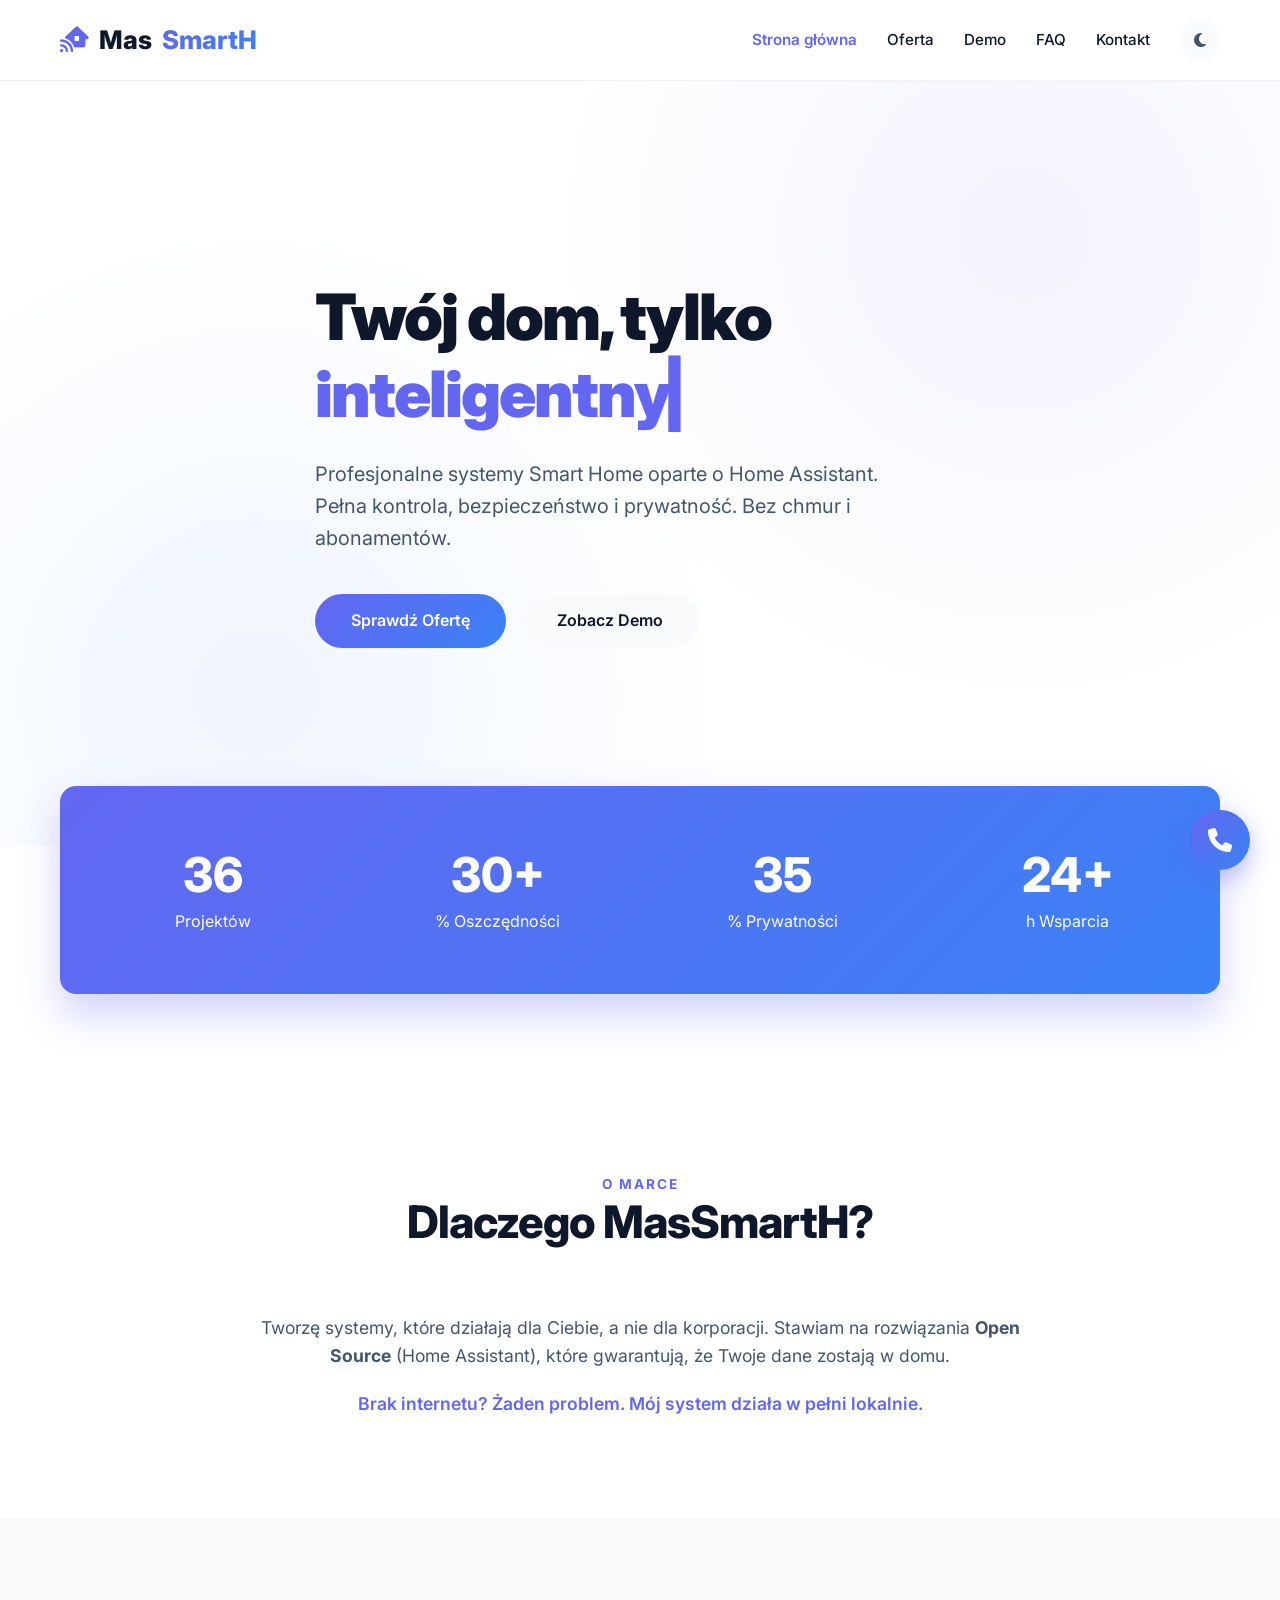
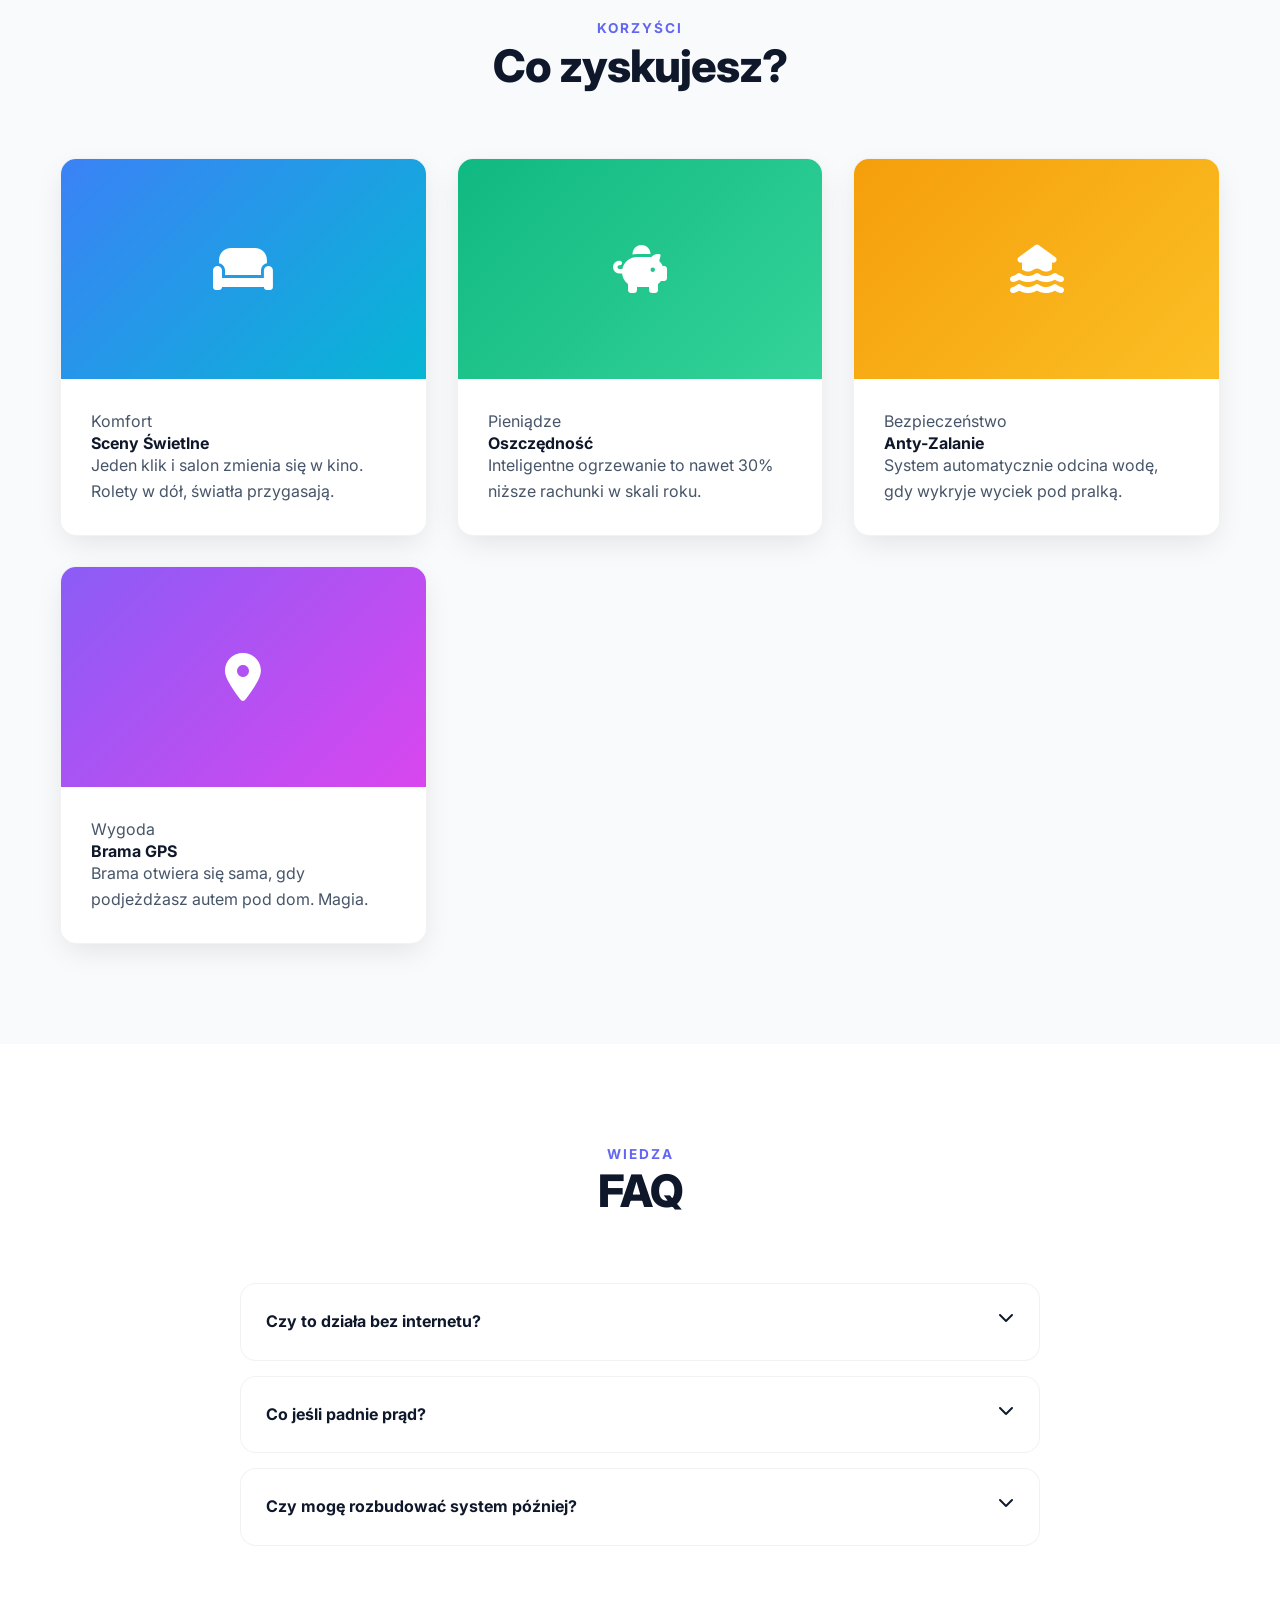
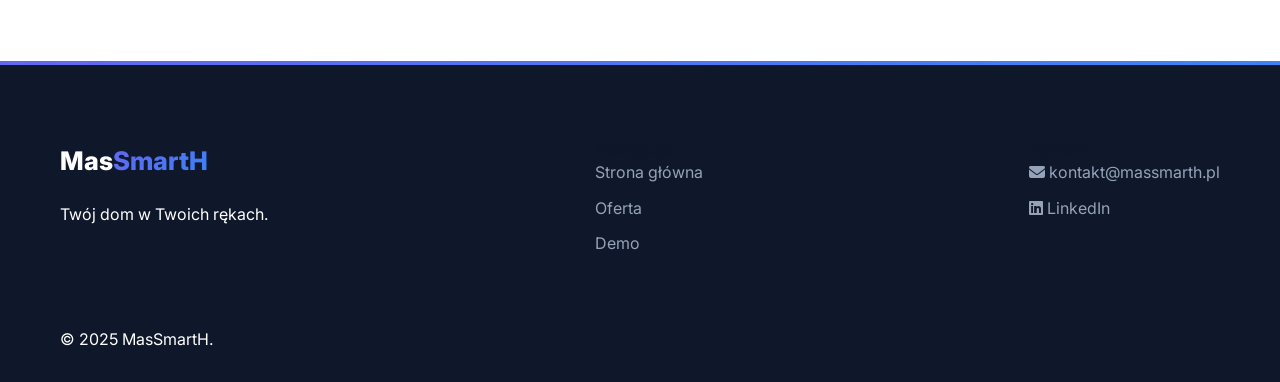
==== commit e6fc3115: "Update index.html fixed animations" ====
--- a/index.html
+++ b/index.html
@@ -9,7 +9,7 @@
     <link rel="stylesheet" href="https://cdnjs.cloudflare.com/ajax/libs/font-awesome/6.4.0/css/all.min.css">
 
     <style>
-        /* --- ZMIENNE I BAZA --- */
+        /* --- ZMIENNE I BAZA (SPÓJNE DLA WSZYSTKICH STRON) --- */
         :root {
             --primary: #6366f1; 
             --secondary: #3b82f6;
@@ -55,14 +55,19 @@
         .nav-links { display: flex; gap: 30px; align-items: center; }
         .nav-links a { font-weight: 500; color: var(--dark); transition: var(--transition); font-size: 0.95rem; }
         .nav-links a:hover, .nav-links a.active { color: var(--primary); font-weight: 600; }
-        .theme-toggle { cursor: pointer; width: 40px; height: 40px; border-radius: 50%; display: flex; align-items: center; justify-content: center; background: var(--bg-offset); }
-        .menu-toggle { display: none; font-size: 1.5rem; cursor: pointer; }
+        .theme-toggle { cursor: pointer; width: 40px; height: 40px; border-radius: 50%; display: flex; align-items: center; justify-content: center; background: var(--bg-offset); transition: background 0.3s; }
+        .menu-toggle { display: none; font-size: 1.5rem; cursor: pointer; color: var(--dark); }
 
         /* Hero */
         .hero { padding: 120px 0; min-height: 85vh; display: flex; align-items: center; background: radial-gradient(circle at 80% 20%, rgba(99, 102, 241, 0.08) 0%, transparent 40%), radial-gradient(circle at 20% 80%, rgba(59, 130, 246, 0.08) 0%, transparent 40%); }
         .hero-content { max-width: 650px; }
         .hero h1 { font-size: 4rem; margin-bottom: 25px; font-weight: 900; letter-spacing: -2px; }
-        .hero-typing { color: var(--primary); }
+        
+        /* Styl kursora maszyny do pisania */
+        .hero-typing { color: var(--primary); position: relative; }
+        .hero-typing::after { content: '|'; position: absolute; right: -15px; animation: blink 0.7s infinite; }
+        @keyframes blink { 50% { opacity: 0; } }
+
         .hero p { font-size: 1.25rem; margin-bottom: 40px; color: var(--text-gray); max-width: 90%; }
 
         /* Stats */
@@ -130,6 +135,7 @@
                     <li><a href="demo.html">Demo</a></li>
                     <li><a href="#faq">FAQ</a></li>
                     <li><a href="#kontakt">Kontakt</a></li>
+                    <!-- Przycisk Dark Mode -->
                     <div class="theme-toggle" onclick="toggleTheme()"><i class="fa-solid fa-moon"></i></div>
                 </ul>
                 <div class="menu-toggle"><i class="fa-solid fa-bars"></i></div>
@@ -249,19 +255,37 @@
     <a href="#kontakt" class="fab-contact"><i class="fa-solid fa-phone"></i></a>
 
     <script>
-        // DARK MODE
+        // --- ZAAWANSOWANY DARK MODE (SYNC + PERSISTENCE) ---
+        function applyTheme(theme) {
+            const icon = document.querySelector('.theme-toggle i');
+            if (theme === 'dark') {
+                document.body.classList.add('dark-mode');
+                icon.classList.replace('fa-moon', 'fa-sun');
+            } else {
+                document.body.classList.remove('dark-mode');
+                icon.classList.replace('fa-sun', 'fa-moon');
+            }
+        }
+
         function toggleTheme() {
-            document.body.classList.toggle('dark-mode');
-            const icon = document.querySelector('.theme-toggle i');
-            if(document.body.classList.contains('dark-mode')) {
-                icon.classList.replace('fa-moon', 'fa-sun');
-                localStorage.setItem('theme', 'dark');
-            } else {
-                icon.classList.replace('fa-sun', 'fa-moon');
-                localStorage.setItem('theme', 'light');
-            }
-        }
-        if(localStorage.getItem('theme')==='dark') toggleTheme();
+            const current = localStorage.getItem('theme') === 'dark' ? 'light' : 'dark';
+            localStorage.setItem('theme', current);
+            applyTheme(current);
+        }
+
+        // 1. Sprawdź zapisany motyw przy starcie
+        const savedTheme = localStorage.getItem('theme');
+        if (savedTheme) {
+            applyTheme(savedTheme);
+        }
+
+        // 2. Nasłuchuj zmian w innych kartach (synchronizacja)
+        window.addEventListener('storage', (e) => {
+            if (e.key === 'theme') {
+                applyTheme(e.newValue);
+            }
+        });
+
 
         // SCROLL PROGRESS
         window.onscroll = function() {
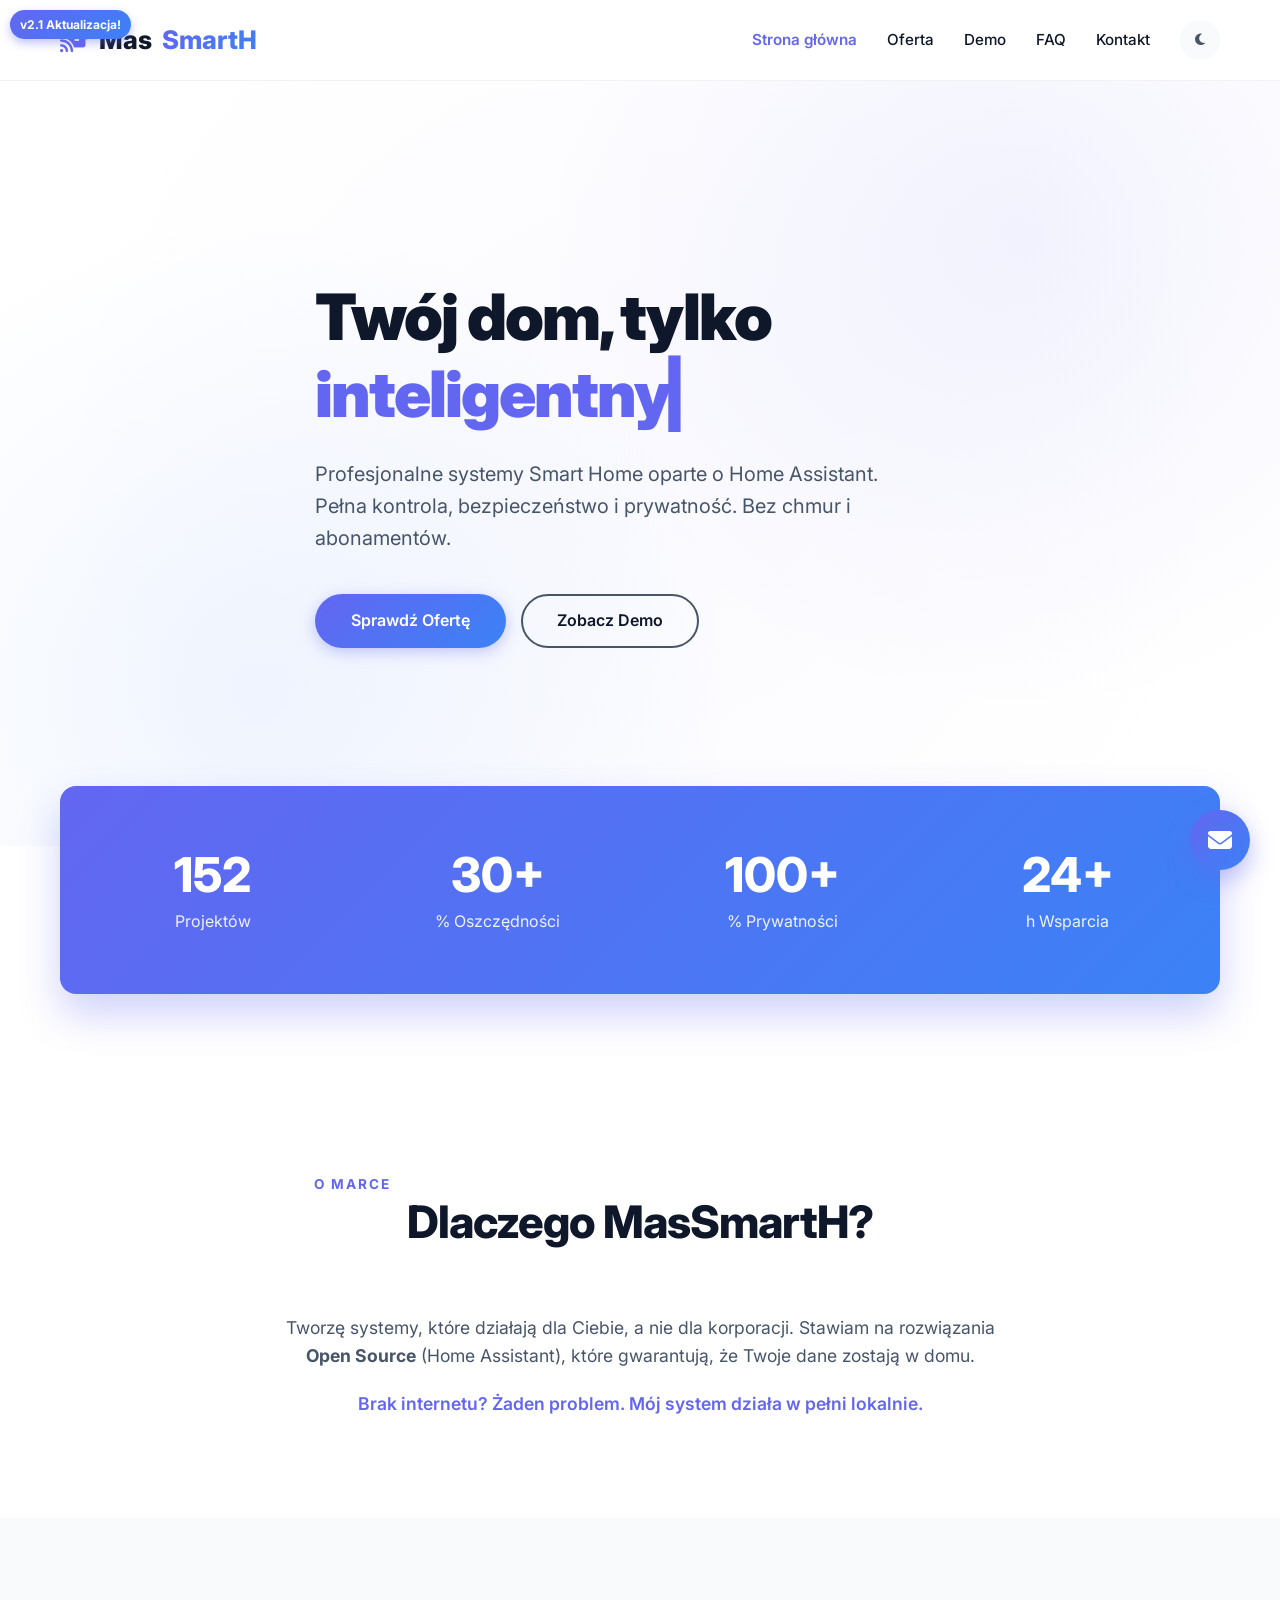
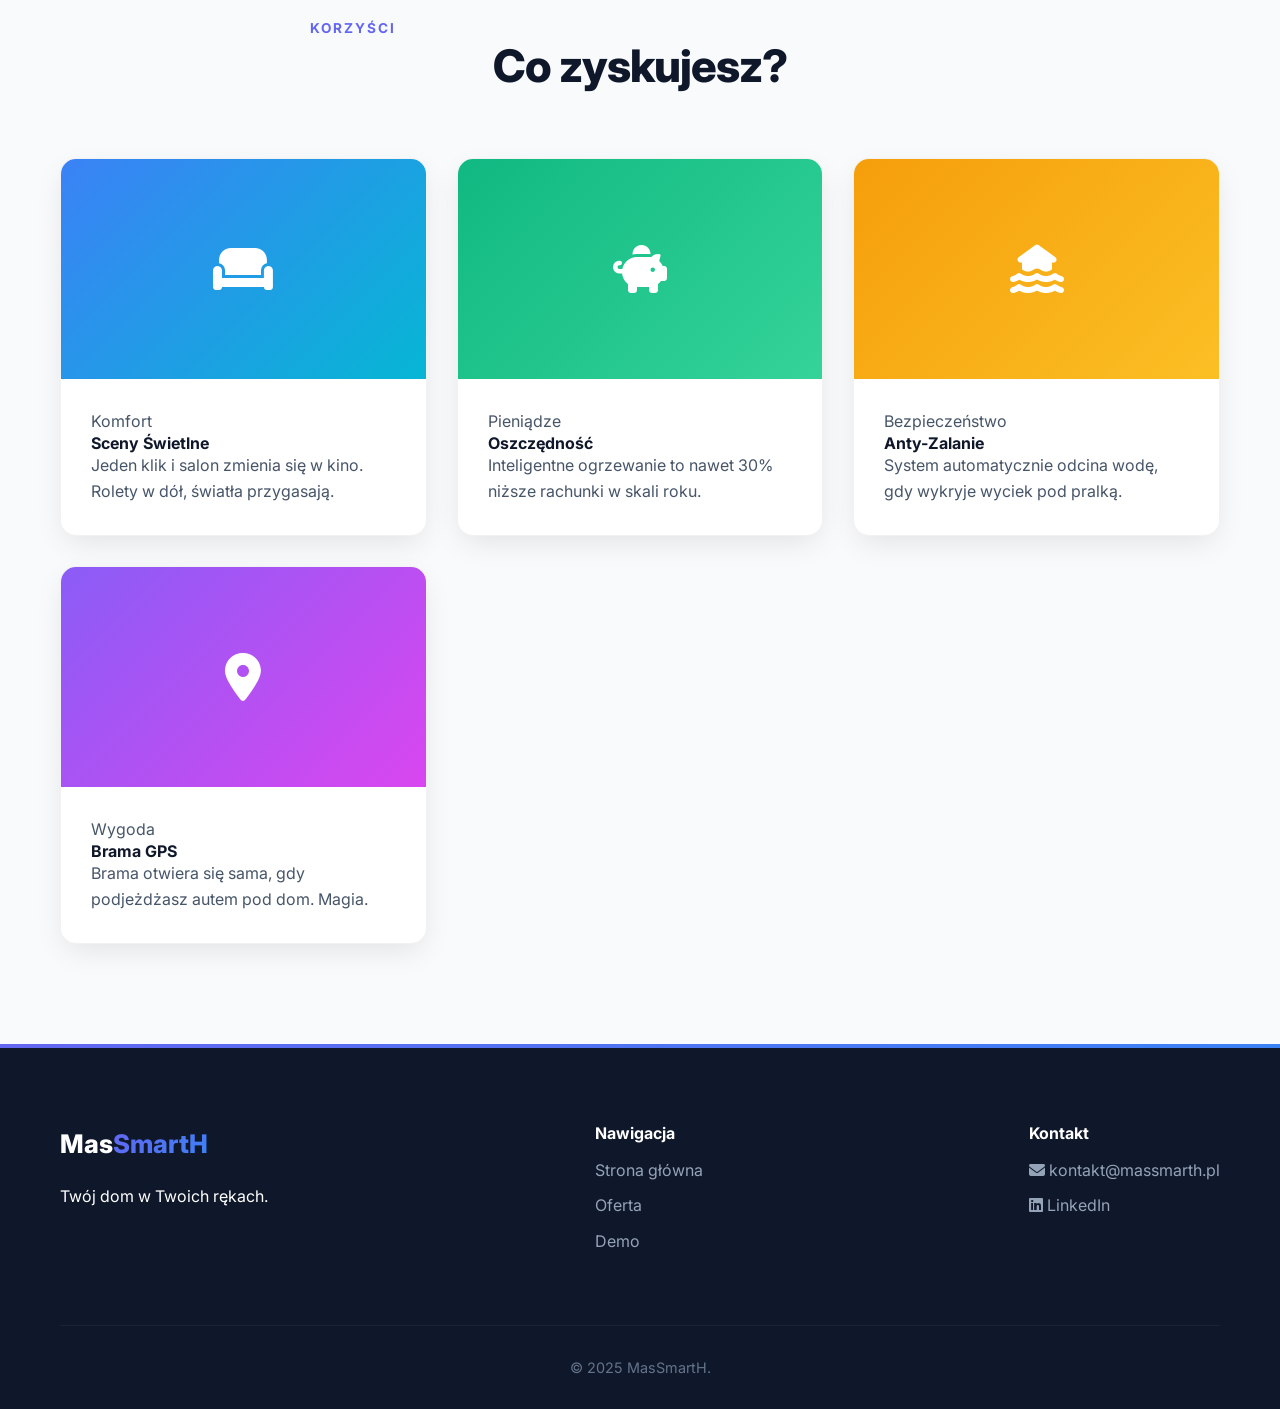
==== commit 594bebe6: "Update index.html update index" ====
--- a/index.html
+++ b/index.html
@@ -1,125 +1,31 @@
 <!DOCTYPE html>
 <html lang="pl">
+
 <head>
     <meta charset="UTF-8">
     <meta name="viewport" content="width=device-width, initial-scale=1.0">
     <title>MasSmartH | Twój Inteligentny Dom</title>
-    
+    <meta name="description"
+        content="Profesjonalne systemy Smart Home oparte o Home Assistant. Pełna kontrola, bezpieczeństwo i prywatność. Bez chmur i abonamentów.">
+    <meta property="og:title" content="MasSmartH | Twój Inteligentny Dom">
+    <meta property="og:description"
+        content="Profesjonalne systemy Smart Home oparte o Home Assistant. Pełna kontrola, bezpieczeństwo i prywatność.">
+
+    <!-- Preconnect for Performance -->
+    <link rel="preconnect" href="https://fonts.googleapis.com">
+    <link rel="preconnect" href="https://fonts.gstatic.com" crossorigin>
     <link href="https://fonts.googleapis.com/css2?family=Inter:wght@300;400;600;700;800&display=swap" rel="stylesheet">
     <link rel="stylesheet" href="https://cdnjs.cloudflare.com/ajax/libs/font-awesome/6.4.0/css/all.min.css">
 
-    <style>
-        /* --- ZMIENNE I BAZA (SPÓJNE DLA WSZYSTKICH STRON) --- */
-        :root {
-            --primary: #6366f1; 
-            --secondary: #3b82f6;
-            --dark: #0f172a;
-            --text-gray: #475569;
-            --bg-light: #ffffff;
-            --bg-offset: #f8fafc;
-            --card-bg: #ffffff;
-            --border-color: rgba(0,0,0,0.05);
-            --brand-gradient: linear-gradient(135deg, var(--primary) 0%, var(--secondary) 100%);
-            --radius: 16px;
-            --shadow: 0 10px 30px -5px rgba(0, 0, 0, 0.1);
-            --transition: all 0.3s cubic-bezier(0.4, 0, 0.2, 1);
-        }
-
-        body.dark-mode {
-            --dark: #f1f5f9; --text-gray: #94a3b8; --bg-light: #0f172a;
-            --bg-offset: #1e293b; --card-bg: #1e293b; --border-color: rgba(255,255,255,0.05);
-            --shadow: 0 10px 30px -5px rgba(0, 0, 0, 0.5);
-        }
-
-        * { margin: 0; padding: 0; box-sizing: border-box; }
-        html { scroll-behavior: smooth; scroll-padding-top: 80px; }
-        body { font-family: 'Inter', sans-serif; color: var(--text-gray); line-height: 1.6; background-color: var(--bg-light); transition: background 0.5s, color 0.5s; }
-        a { text-decoration: none; color: inherit; }
-        ul { list-style: none; }
-        h1, h2, h3, h4 { color: var(--dark); line-height: 1.2; transition: color 0.5s ease; }
-        .container { max-width: 1200px; margin: 0 auto; padding: 0 20px; }
-
-        /* UI */
-        .btn { display: inline-block; padding: 14px 36px; background: var(--brand-gradient); color: white; border-radius: 50px; font-weight: 600; transition: var(--transition); border: none; cursor: pointer; }
-        .btn:hover { transform: translateY(-3px); box-shadow: 0 8px 25px rgba(99, 102, 241, 0.5); }
-        .section-title { text-align: center; margin-bottom: 4rem; }
-        .section-title h2 { font-size: 2.8rem; font-weight: 800; letter-spacing: -1px; }
-        .section-title p { color: var(--primary); font-weight: 700; text-transform: uppercase; letter-spacing: 2px; font-size: 0.85rem; }
-
-        /* Header & Nav */
-        header { background: rgba(255, 255, 255, 0.8); backdrop-filter: blur(12px); position: sticky; top: 0; z-index: 1000; border-bottom: 1px solid var(--border-color); transition: background 0.5s; }
-        body.dark-mode header { background: rgba(15, 23, 42, 0.8); }
-        nav { display: flex; justify-content: space-between; align-items: center; height: 80px; }
-        .logo { font-size: 1.6rem; font-weight: 800; color: var(--dark); display: flex; align-items: center; gap: 10px; }
-        .logo span { background: var(--brand-gradient); -webkit-background-clip: text; -webkit-text-fill-color: transparent; }
-        .nav-links { display: flex; gap: 30px; align-items: center; }
-        .nav-links a { font-weight: 500; color: var(--dark); transition: var(--transition); font-size: 0.95rem; }
-        .nav-links a:hover, .nav-links a.active { color: var(--primary); font-weight: 600; }
-        .theme-toggle { cursor: pointer; width: 40px; height: 40px; border-radius: 50%; display: flex; align-items: center; justify-content: center; background: var(--bg-offset); transition: background 0.3s; }
-        .menu-toggle { display: none; font-size: 1.5rem; cursor: pointer; color: var(--dark); }
-
-        /* Hero */
-        .hero { padding: 120px 0; min-height: 85vh; display: flex; align-items: center; background: radial-gradient(circle at 80% 20%, rgba(99, 102, 241, 0.08) 0%, transparent 40%), radial-gradient(circle at 20% 80%, rgba(59, 130, 246, 0.08) 0%, transparent 40%); }
-        .hero-content { max-width: 650px; }
-        .hero h1 { font-size: 4rem; margin-bottom: 25px; font-weight: 900; letter-spacing: -2px; }
-        
-        /* Styl kursora maszyny do pisania */
-        .hero-typing { color: var(--primary); position: relative; }
-        .hero-typing::after { content: '|'; position: absolute; right: -15px; animation: blink 0.7s infinite; }
-        @keyframes blink { 50% { opacity: 0; } }
-
-        .hero p { font-size: 1.25rem; margin-bottom: 40px; color: var(--text-gray); max-width: 90%; }
-
-        /* Stats */
-        .stats-section { padding: 60px 0; background: var(--brand-gradient); color: white; border-radius: var(--radius); margin-top: -60px; position: relative; z-index: 10; box-shadow: 0 20px 40px rgba(99, 102, 241, 0.3); margin-bottom: 80px; }
-        .stats-grid { display: grid; grid-template-columns: repeat(auto-fit, minmax(200px, 1fr)); text-align: center; gap: 20px; }
-        .stat-item h3 { font-size: 3rem; font-weight: 800; margin-bottom: 5px; color: white; }
-
-        /* Sekcje */
-        .about, .portfolio, .faq { padding: 100px 0; transition: background 0.3s; }
-        .about { background: var(--bg-light); }
-        .portfolio { background: var(--bg-offset); }
-        .faq { background: var(--bg-light); }
-
-        .portfolio-grid { display: grid; grid-template-columns: repeat(auto-fit, minmax(300px, 1fr)); gap: 30px; }
-        .portfolio-item { background: var(--card-bg); border-radius: var(--radius); overflow: hidden; box-shadow: var(--shadow); border: 1px solid var(--border-color); transition: var(--transition); }
-        .portfolio-item:hover { transform: translateY(-10px); }
-        .portfolio-img { height: 220px; display: flex; align-items: center; justify-content: center; color: white; font-size: 3rem; }
-        .portfolio-info { padding: 30px; }
-
-        /* FAQ */
-        .faq-item { background: var(--card-bg); border: 1px solid var(--border-color); border-radius: var(--radius); margin-bottom: 15px; overflow: hidden; }
-        .faq-question { padding: 25px; cursor: pointer; display: flex; justify-content: space-between; font-weight: 700; color: var(--dark); }
-        .faq-answer { max-height: 0; overflow: hidden; transition: max-height 0.3s ease; padding: 0 25px; color: var(--text-gray); }
-        .faq-item.active .faq-answer { padding-bottom: 25px; }
-
-        /* Footer */
-        footer { background: #0f172a; color: white; padding: 80px 0 30px; position: relative; }
-        footer::before { content: ''; position: absolute; top: 0; left: 0; width: 100%; height: 4px; background: var(--brand-gradient); }
-        .footer-content { display: flex; justify-content: space-between; flex-wrap: wrap; gap: 40px; margin-bottom: 60px; }
-        .footer-column ul li { margin-bottom: 10px; color: #94a3b8; }
-        .footer-column ul li a:hover { color: white; }
-
-        .fab-contact { position: fixed; bottom: 30px; right: 30px; width: 60px; height: 60px; background: var(--brand-gradient); border-radius: 50%; display: flex; align-items: center; justify-content: center; color: white; font-size: 1.5rem; box-shadow: 0 10px 25px rgba(99, 102, 241, 0.4); cursor: pointer; z-index: 1000; }
-
-        /* Pasek Postępu */
-        .scroll-progress-container { position: fixed; top: 0; left: 0; width: 100%; height: 4px; background: transparent; z-index: 2000; pointer-events: none; }
-        .scroll-progress-bar { height: 100%; background: var(--brand-gradient); width: 0%; transition: width 0.1s; }
-
-        /* Animacje */
-        .reveal { opacity: 0; transform: translateY(30px); transition: all 1s ease; }
-        .reveal.active { opacity: 1; transform: translateY(0); }
-
-        @media (max-width: 768px) {
-            .nav-links { display: none; position: absolute; top: 80px; left: 0; width: 100%; background: var(--card-bg); flex-direction: column; padding: 30px; border-bottom: 1px solid var(--border-color); }
-            .nav-links.active { display: flex; }
-            .menu-toggle { display: block; }
-            .hero h1 { font-size: 2.8rem; }
-            .stats-section { margin-top: 0; }
-        }
-    </style>
+    <link rel="stylesheet" href="style.css">
 </head>
+
 <body>
+    <script>if (localStorage.getItem('theme') === 'dark') document.body.classList.add('dark-mode');</script>
+    <div
+        style="position:fixed; top:10px; left:10px; background: linear-gradient(135deg, #6366f1, #3b82f6); color:white; padding:5px 10px; border-radius:20px; z-index:9999; font-weight:bold; font-size:12px; box-shadow: 0 4px 10px rgba(99,102,241,0.4);">
+        v2.1 Aktualizacja!</div>
+
     <!-- PASEK POSTĘPU -->
     <div class="scroll-progress-container">
         <div class="scroll-progress-bar" id="progressBar"></div>
@@ -128,108 +34,133 @@
     <header>
         <div class="container">
             <nav>
-                <a href="index.html" class="logo"><i class="fa-solid fa-house-signal" style="color: var(--primary);"></i>Mas<span>SmartH</span></a>
+                <a href="index.html" class="logo"><i class="fa-solid fa-house-signal" style="color: var(--primary);"
+                        aria-hidden="true"></i>Mas<span>SmartH</span></a>
                 <ul class="nav-links">
                     <li><a href="index.html" class="active">Strona główna</a></li>
                     <li><a href="oferta.html">Oferta</a></li>
                     <li><a href="demo.html">Demo</a></li>
-                    <li><a href="#faq">FAQ</a></li>
-                    <li><a href="#kontakt">Kontakt</a></li>
+                    <li><a href="faq.html">FAQ</a></li>
+                    <li><a href="kontakt.html">Kontakt</a></li>
                     <!-- Przycisk Dark Mode -->
-                    <div class="theme-toggle" onclick="toggleTheme()"><i class="fa-solid fa-moon"></i></div>
+                    <button class="theme-toggle" onclick="toggleTheme()" aria-label="Przełącz motyw"
+                        title="Zmień motyw">
+                        <i class="fa-solid fa-moon" aria-hidden="true"></i>
+                    </button>
                 </ul>
-                <div class="menu-toggle"><i class="fa-solid fa-bars"></i></div>
+                <button class="menu-toggle" aria-expanded="false" aria-label="Otwórz menu nawigacji">
+                    <i class="fa-solid fa-bars" aria-hidden="true"></i>
+                </button>
             </nav>
         </div>
     </header>
 
-    <section class="hero">
+    <main style="flex-grow: 1;">
+        <section class="hero">
+            <div class="container">
+                <div class="hero-content reveal">
+                    <h1>Twój dom, tylko <br><span class="hero-typing"></span></h1>
+                    <p>Profesjonalne systemy Smart Home oparte o Home Assistant. Pełna kontrola, bezpieczeństwo i
+                        prywatność. Bez chmur i abonamentów.</p>
+                    <div class="hero-actions">
+                        <a href="oferta.html" class="btn">Sprawdź Ofertę</a>
+                        <a href="demo.html" class="btn btn-outline">Zobacz Demo</a>
+                    </div>
+                </div>
+            </div>
+        </section>
+
         <div class="container">
-            <div class="hero-content reveal">
-                <h1>Twój dom, tylko <br><span class="hero-typing"></span></h1>
-                <p>Profesjonalne systemy Smart Home oparte o Home Assistant. Pełna kontrola, bezpieczeństwo i prywatność. Bez chmur i abonamentów.</p>
-                <div style="display: flex; gap: 15px; flex-wrap: wrap;">
-                    <a href="oferta.html" class="btn">Sprawdź Ofertę</a>
-                    <a href="demo.html" class="btn" style="background: var(--bg-offset); color: var(--dark);">Zobacz Demo</a>
+            <div class="stats-section reveal">
+                <div class="container stats-grid">
+                    <div class="stat-item">
+                        <h3 data-target="150">0</h3>
+                        <p>Projektów</p>
+                    </div>
+                    <div class="stat-item">
+                        <h3 data-target="30">0</h3>
+                        <p>% Oszczędności</p>
+                    </div>
+                    <div class="stat-item">
+                        <h3 data-target="100">0</h3>
+                        <p>% Prywatności</p>
+                    </div>
+                    <div class="stat-item">
+                        <h3 data-target="24">0</h3>
+                        <p>h Wsparcia</p>
+                    </div>
                 </div>
             </div>
         </div>
-    </section>
-
-    <div class="container">
-        <div class="stats-section reveal">
-            <div class="container stats-grid">
-                <div class="stat-item"><h3 data-target="150">0</h3><p>Projektów</p></div>
-                <div class="stat-item"><h3 data-target="30">0</h3><p>% Oszczędności</p></div>
-                <div class="stat-item"><h3 data-target="100">0</h3><p>% Prywatności</p></div>
-                <div class="stat-item"><h3 data-target="24">0</h3><p>h Wsparcia</p></div>
-            </div>
-        </div>
-    </div>
-
-    <section class="about">
-        <div class="container">
-            <div class="section-title reveal"><p>O marce</p><h2>Dlaczego MasSmartH?</h2></div>
-            <div class="reveal" style="max-width: 800px; margin: 0 auto; text-align: center;">
-                <p style="font-size: 1.1rem; margin-bottom: 20px;">
-                    Tworzę systemy, które działają dla Ciebie, a nie dla korporacji. Stawiam na rozwiązania <strong>Open Source</strong> (Home Assistant), które gwarantują, że Twoje dane zostają w domu.
-                </p>
-                <p style="font-size: 1.1rem; color: var(--primary); font-weight: 600;">
-                    Brak internetu? Żaden problem. Mój system działa w pełni lokalnie.
-                </p>
-            </div>
-        </div>
-    </section>
-
-    <section id="realizacje" class="portfolio">
-        <div class="container">
-            <div class="section-title reveal"><p>Korzyści</p><h2>Co zyskujesz?</h2></div>
-            <div class="portfolio-grid">
-                <div class="portfolio-item reveal">
-                    <div class="portfolio-img" style="background: linear-gradient(135deg, #3b82f6, #06b6d4);"><i class="fa-solid fa-couch"></i></div>
-                    <div class="portfolio-info"><span>Komfort</span><h4>Sceny Świetlne</h4><p>Jeden klik i salon zmienia się w kino. Rolety w dół, światła przygasają.</p></div>
-                </div>
-                <div class="portfolio-item reveal">
-                    <div class="portfolio-img" style="background: linear-gradient(135deg, #10b981, #34d399);"><i class="fa-solid fa-piggy-bank"></i></div>
-                    <div class="portfolio-info"><span>Pieniądze</span><h4>Oszczędność</h4><p>Inteligentne ogrzewanie to nawet 30% niższe rachunki w skali roku.</p></div>
-                </div>
-                <div class="portfolio-item reveal">
-                    <div class="portfolio-img" style="background: linear-gradient(135deg, #f59e0b, #fbbf24);"><i class="fa-solid fa-house-flood-water"></i></div>
-                    <div class="portfolio-info"><span>Bezpieczeństwo</span><h4>Anty-Zalanie</h4><p>System automatycznie odcina wodę, gdy wykryje wyciek pod pralką.</p></div>
-                </div>
-                 <div class="portfolio-item reveal">
-                    <div class="portfolio-img" style="background: linear-gradient(135deg, #8b5cf6, #d946ef);"><i class="fa-solid fa-location-dot"></i></div>
-                    <div class="portfolio-info"><span>Wygoda</span><h4>Brama GPS</h4><p>Brama otwiera się sama, gdy podjeżdżasz autem pod dom. Magia.</p></div>
-                </div>
-            </div>
-        </div>
-    </section>
-
-    <section id="faq" class="faq">
-        <div class="container">
-            <div class="section-title reveal"><p>Wiedza</p><h2>FAQ</h2></div>
-            <div class="reveal" style="max-width: 800px; margin: 0 auto;">
-                <div class="faq-item">
-                    <div class="faq-question">Czy to działa bez internetu? <i class="fa-solid fa-chevron-down"></i></div>
-                    <div class="faq-answer"><p>Tak! Cały system Home Assistant działa lokalnie. Internet potrzebny jest tylko do zdalnego dostępu z telefonu poza domem.</p></div>
-                </div>
-                <div class="faq-item">
-                    <div class="faq-question">Co jeśli padnie prąd? <i class="fa-solid fa-chevron-down"></i></div>
-                    <div class="faq-answer"><p>System wstanie automatycznie po powrocie zasilania. Możemy też zamontować zasilacz UPS, który utrzyma system przy życiu przez kilka godzin.</p></div>
-                </div>
-                <div class="faq-item">
-                    <div class="faq-question">Czy mogę rozbudować system później? <i class="fa-solid fa-chevron-down"></i></div>
-                    <div class="faq-answer"><p>Jasne. To system otwarty. Dziś robimy światło, za rok bramę, a za dwa lata nawadnianie ogrodu. Pełna elastyczność.</p></div>
-                </div>
-            </div>
-        </div>
-    </section>
-
-    <footer id="kontakt">
+
+        <section class="about">
+            <div class="container">
+                <div class="section-title reveal">
+                    <p>O marce</p>
+                    <h2>Dlaczego MasSmartH?</h2>
+                </div>
+                <div class="reveal" style="max-width: 800px; margin: 0 auto; text-align: center;">
+                    <p style="font-size: 1.1rem; margin: 0 auto 20px;">
+                        Tworzę systemy, które działają dla Ciebie, a nie dla korporacji. Stawiam na rozwiązania
+                        <strong>Open Source</strong> (Home Assistant), które gwarantują, że Twoje dane zostają w domu.
+                    </p>
+                    <p style="font-size: 1.1rem; color: var(--primary); font-weight: 600; margin: 0 auto;">
+                        Brak internetu? Żaden problem. Mój system działa w pełni lokalnie.
+                    </p>
+                </div>
+            </div>
+        </section>
+
+        <section id="realizacje" class="portfolio">
+            <div class="container">
+                <div class="section-title reveal">
+                    <p>Korzyści</p>
+                    <h2>Co zyskujesz?</h2>
+                </div>
+                <div class="portfolio-grid">
+                    <div class="portfolio-item reveal">
+                        <div class="portfolio-img" style="background: linear-gradient(135deg, #3b82f6, #06b6d4);"><i
+                                class="fa-solid fa-couch" aria-hidden="true"></i></div>
+                        <div class="portfolio-info"><span>Komfort</span>
+                            <h4>Sceny Świetlne</h4>
+                            <p>Jeden klik i salon zmienia się w kino. Rolety w dół, światła przygasają.</p>
+                        </div>
+                    </div>
+                    <div class="portfolio-item reveal">
+                        <div class="portfolio-img" style="background: linear-gradient(135deg, #10b981, #34d399);"><i
+                                class="fa-solid fa-piggy-bank" aria-hidden="true"></i></div>
+                        <div class="portfolio-info"><span>Pieniądze</span>
+                            <h4>Oszczędność</h4>
+                            <p>Inteligentne ogrzewanie to nawet 30% niższe rachunki w skali roku.</p>
+                        </div>
+                    </div>
+                    <div class="portfolio-item reveal">
+                        <div class="portfolio-img" style="background: linear-gradient(135deg, #f59e0b, #fbbf24);"><i
+                                class="fa-solid fa-house-flood-water" aria-hidden="true"></i></div>
+                        <div class="portfolio-info"><span>Bezpieczeństwo</span>
+                            <h4>Anty-Zalanie</h4>
+                            <p>System automatycznie odcina wodę, gdy wykryje wyciek pod pralką.</p>
+                        </div>
+                    </div>
+                    <div class="portfolio-item reveal">
+                        <div class="portfolio-img" style="background: linear-gradient(135deg, #8b5cf6, #d946ef);"><i
+                                class="fa-solid fa-location-dot" aria-hidden="true"></i></div>
+                        <div class="portfolio-info"><span>Wygoda</span>
+                            <h4>Brama GPS</h4>
+                            <p>Brama otwiera się sama, gdy podjeżdżasz autem pod dom. Magia.</p>
+                        </div>
+                    </div>
+                </div>
+            </div>
+        </section>
+    </main>
+
+    <footer>
         <div class="container">
             <div class="footer-content">
                 <div class="footer-column">
-                    <a href="index.html" class="logo" style="color:white; display:block; margin-bottom: 20px;">Mas<span>SmartH</span></a>
+                    <a href="index.html" class="logo"
+                        style="color:white; display:block; margin-bottom: 20px;">Mas<span>SmartH</span></a>
                     <p>Twój dom w Twoich rękach.</p>
                 </div>
                 <div class="footer-column">
@@ -243,122 +174,170 @@
                 <div class="footer-column">
                     <h4>Kontakt</h4>
                     <ul>
-                        <li><i class="fa-solid fa-envelope"></i> kontakt@massmarth.pl</li>
-                        <li><i class="fa-brands fa-linkedin"></i> LinkedIn</li>
+                        <li><i class="fa-solid fa-envelope" aria-hidden="true"></i> <a
+                                href="mailto:kontakt@massmarth.pl">kontakt@massmarth.pl</a></li>
+                        <li><i class="fa-brands fa-linkedin" aria-hidden="true"></i> <a href="#" target="_blank"
+                                rel="noopener noreferrer">LinkedIn</a></li>
                     </ul>
                 </div>
             </div>
             <div class="copyright">&copy; 2025 MasSmartH.</div>
         </div>
     </footer>
+
+    <a href="mailto:kontakt@massmarth.pl" class="fab-contact" aria-label="Napisz do nas przez e-mail"
+        title="Wyślij e-mail"><i class="fa-solid fa-envelope" aria-hidden="true"></i></a>
+
+    <script>
+
+        
+
+        // SCROLL PROGRESS
+        window.onscroll = function () {
+            let winScroll = document.body.scrollTop || document.documentElement.scrollTop;
+            let height = document.documentElement.scrollHeight - document.documentElement.clientHeight;
+            let scrolled = (winScroll / height) * 100;
+            if (document.getElementById("progressBar")) {
+                document.getElementById("progressBar").style.width = scrolled + "%";
+            }
+
+            // Licznik
+            const stats = document.querySelector('.stats-section');
+            if (stats && winScroll > stats.offsetTop - window.innerHeight + 100 && !window.counted) {
+                document.querySelectorAll('.stat-item h3').forEach(c => {
+                    const t = +c.getAttribute('data-target');
+                    const inc = Math.max(1, t / 40); // Szybszy krok
+                    const upd = () => {
+                        const n = +c.innerText;
+                        if (n < t) {
+                            c.innerText = Math.ceil(n + inc);
+                            setTimeout(upd, 15); // Krótszy czas
+                        } else {
+                            c.innerText = t + "+";
+                        }
+                    };
+                    upd();
+                });
+                window.counted = true;
+            }
+            if (typeof reveal === 'function') reveal();
+        };
+
+        function reveal() {
+            document.querySelectorAll('.reveal').forEach(r => {
+                if (r.getBoundingClientRect().top < window.innerHeight - 50) r.classList.add('active');
+            });
+        }
+        reveal();
+
+        // PŁYNNY EFEKT MASZYNY DO PISANIA
+        const txts = ["inteligentny", "bezpieczny", "oszczędny"];
+        let i = 0, timer;
+        function type() {
+            const el = document.querySelector('.hero-typing');
+            if (el) {
+                const w = txts[i].split("");
+                const loop = () => {
+                    if (w.length > 0) { el.innerHTML += w.shift(); timer = setTimeout(loop, 100); }
+                    else setTimeout(del, 2000);
+                };
+                loop();
+            }
+        }
+        function del() {
+            const el = document.querySelector('.hero-typing');
+            if (el) {
+                const w = txts[i].split("");
+                const loop = () => {
+                    if (w.length > 0) { w.pop(); el.innerHTML = w.join(""); timer = setTimeout(loop, 50); }
+                    else { i = (i + 1) % txts.length; type(); }
+                };
+                loop();
+            }
+        }
+        type();
+
+        // UI HELPERS & MOBILE MENU
+        const menuToggleBtn = document.querySelector('.menu-toggle');
+        const navLinks = document.querySelector('.nav-links');
+        const toggleIcon = menuToggleBtn.querySelector('i');
+
+        menuToggleBtn.addEventListener('click', () => {
+            const isActive = navLinks.classList.toggle('active');
+            menuToggleBtn.setAttribute('aria-expanded', isActive);
+            if (isActive) {
+                toggleIcon.classList.replace('fa-bars', 'fa-xmark');
+            } else {
+                toggleIcon.classList.replace('fa-xmark', 'fa-bars');
+            }
+        });
+
+        document.querySelectorAll('.nav-links a').forEach(a => {
+            a.addEventListener('click', () => {
+                navLinks.classList.remove('active');
+                menuToggleBtn.setAttribute('aria-expanded', 'false');
+                toggleIcon.classList.replace('fa-xmark', 'fa-bars');
+            });
+        });
+
+        // FAQ ACCORDION (Logika zARIA)
+        document.querySelectorAll('.faq-question').forEach(q => {
+            q.onclick = () => {
+                const item = q.parentElement;
+                const wasActive = item.classList.contains('active');
+
+                // Zamykanie innych ewentualnie - opcjonalne, na razie działa jako toggle individualny
+                item.classList.toggle('active');
+                q.setAttribute('aria-expanded', !wasActive);
+
+                const ans = item.querySelector('.faq-answer');
+                ans.style.maxHeight = item.classList.contains('active') ? ans.scrollHeight + "px" : null;
+            }
+        });
+    </script>
+
     
-    <a href="#kontakt" class="fab-contact"><i class="fa-solid fa-phone"></i></a>
 
     <script>
         // --- ZAAWANSOWANY DARK MODE (SYNC + PERSISTENCE) ---
         function applyTheme(theme) {
-            const icon = document.querySelector('.theme-toggle i');
+            const icons = document.querySelectorAll('.theme-toggle i');
             if (theme === 'dark') {
                 document.body.classList.add('dark-mode');
-                icon.classList.replace('fa-moon', 'fa-sun');
+                icons.forEach(icon => {
+                    icon.classList.remove('fa-moon');
+                    icon.classList.add('fa-sun');
+                });
             } else {
                 document.body.classList.remove('dark-mode');
-                icon.classList.replace('fa-sun', 'fa-moon');
+                icons.forEach(icon => {
+                    icon.classList.remove('fa-sun');
+                    icon.classList.add('fa-moon');
+                });
             }
         }
 
         function toggleTheme() {
+            document.body.style.transition = 'background 0.5s ease, color 0.5s ease';
             const current = localStorage.getItem('theme') === 'dark' ? 'light' : 'dark';
             localStorage.setItem('theme', current);
             applyTheme(current);
         }
 
-        // 1. Sprawdź zapisany motyw przy starcie
-        const savedTheme = localStorage.getItem('theme');
-        if (savedTheme) {
+        // Inicjalizacja ikony po zaladowaniu strony
+        document.addEventListener('DOMContentLoaded', () => {
+            const savedTheme = localStorage.getItem('theme') || 'light';
             applyTheme(savedTheme);
-        }
-
-        // 2. Nasłuchuj zmian w innych kartach (synchronizacja)
+        });
+
+        // Synchronizacja miedzy kartami w czasie rzeczywistym
         window.addEventListener('storage', (e) => {
             if (e.key === 'theme') {
+                document.body.style.transition = 'background 0.5s ease, color 0.5s ease';
                 applyTheme(e.newValue);
-            }
-        });
-
-
-        // SCROLL PROGRESS
-        window.onscroll = function() {
-            let winScroll = document.body.scrollTop || document.documentElement.scrollTop;
-            let height = document.documentElement.scrollHeight - document.documentElement.clientHeight;
-            let scrolled = (winScroll / height) * 100;
-            document.getElementById("progressBar").style.width = scrolled + "%";
-            
-            // Licznik
-            const stats = document.querySelector('.stats-section');
-            if(stats && winScroll > stats.offsetTop - window.innerHeight + 100 && !window.counted) {
-                document.querySelectorAll('.stat-item h3').forEach(c => {
-                    const t = +c.getAttribute('data-target');
-                    const inc = t/200;
-                    const upd = () => {
-                        const n = +c.innerText;
-                        if(n<t) { c.innerText=Math.ceil(n+inc); setTimeout(upd, 20); }
-                        else c.innerText=t+"+";
-                    };
-                    upd();
-                });
-                window.counted=true;
-            }
-            reveal();
-        };
-
-        // TYPING HERO
-        const txts=["inteligentny","bezpieczny","oszczędny"];
-        let i=0, timer;
-        function type() {
-            const el=document.querySelector('.hero-typing');
-            if(el) {
-                const w=txts[i].split("");
-                const loop=()=>{
-                    if(w.length>0) { el.innerHTML+=w.shift(); timer=setTimeout(loop,100); }
-                    else setTimeout(del,2000);
-                };
-                loop();
-            }
-        }
-        function del() {
-            const el=document.querySelector('.hero-typing');
-            if(el) {
-                const w=txts[i].split("");
-                const loop=()=>{
-                    if(w.length>0) { w.pop(); el.innerHTML=w.join(""); timer=setTimeout(loop,50); }
-                    else { i=(i+1)%txts.length; type(); }
-                };
-                loop();
-            }
-        }
-        type();
-
-        // UI HELPERS
-        document.querySelector('.menu-toggle').onclick = () => document.querySelector('.nav-links').classList.toggle('active');
-        document.querySelectorAll('.nav-links a').forEach(a => a.onclick=()=>document.querySelector('.nav-links').classList.remove('active'));
-        
-        function reveal() {
-            document.querySelectorAll('.reveal').forEach(r => {
-                if(r.getBoundingClientRect().top < window.innerHeight - 50) r.classList.add('active');
-            });
-        }
-        reveal();
-
-        // FAQ ACCORDION
-        document.querySelectorAll('.faq-question').forEach(q => {
-            q.onclick = () => {
-                const item = q.parentElement;
-                item.classList.toggle('active');
-                const ans = item.querySelector('.faq-answer');
-                ans.style.maxHeight = item.classList.contains('active') ? ans.scrollHeight + "px" : null;
             }
         });
     </script>
 </body>
+
 </html>
--- a/style.css
+++ b/style.css
@@ -0,0 +1,1224 @@
+/* ============================================================
+   MASSMАРTH - Centralny plik stylów (style.css)
+   Obejmuje: index.html, demo.html, faq.html, oferta.html, kontakt.html
+   ============================================================ */
+
+/* --- ZMIENNE I BAZA --- */
+:root {
+    --primary: #6366f1;
+    --secondary: #3b82f6;
+    --dark: #0f172a;
+    --text-gray: #475569;
+    --bg-light: #ffffff;
+    --bg-offset: #f8fafc;
+    --card-bg: #ffffff;
+    --border-color: rgba(0, 0, 0, 0.05);
+    --brand-gradient: linear-gradient(135deg, var(--primary) 0%, var(--secondary) 100%);
+    --radius: 16px;
+    --shadow: 0 10px 30px -5px rgba(0, 0, 0, 0.1);
+    --transition: all 0.3s cubic-bezier(0.4, 0, 0.2, 1);
+}
+
+body.dark-mode {
+    --dark: #f1f5f9;
+    --text-gray: #94a3b8;
+    --bg-light: #0f172a;
+    --bg-offset: #1e293b;
+    --card-bg: #1e293b;
+    --border-color: rgba(255, 255, 255, 0.05);
+    --shadow: 0 10px 30px -5px rgba(0, 0, 0, 0.5);
+}
+
+/* --- RESET --- */
+* {
+    margin: 0;
+    padding: 0;
+    box-sizing: border-box;
+}
+
+html {
+    scroll-behavior: smooth;
+    scroll-padding-top: 80px;
+}
+
+body {
+    font-family: 'Inter', sans-serif;
+    color: var(--text-gray);
+    line-height: 1.6;
+    background-color: var(--bg-light);
+    display: flex;
+    flex-direction: column;
+    min-height: 100vh;
+    overflow-x: hidden;
+    transition: background-color 0.5s ease, color 0.5s ease;
+}
+
+a {
+    text-decoration: none;
+    color: inherit;
+}
+
+ul {
+    list-style: none;
+}
+
+h1,
+h2,
+h3,
+h4 {
+    color: var(--dark);
+    line-height: 1.2;
+    transition: color 0.5s ease;
+}
+
+p {
+    max-width: 65ch;
+}
+
+/* --- LAYOUT --- */
+.container {
+    max-width: 1200px;
+    margin: 0 auto;
+    padding: 0 20px;
+}
+
+/* --- PRZYCISKI (UI) --- */
+.btn {
+    display: inline-block;
+    padding: 14px 36px;
+    background: var(--brand-gradient);
+    color: white;
+    border-radius: 50px;
+    font-weight: 600;
+    transition: var(--transition);
+    border: none;
+    cursor: pointer;
+    text-align: center;
+    position: relative;
+    overflow: hidden;
+    z-index: 1;
+    box-shadow: 0 4px 15px rgba(99, 102, 241, 0.35);
+}
+
+.btn:hover {
+    transform: translateY(-3px);
+    box-shadow: 0 8px 25px rgba(99, 102, 241, 0.5);
+}
+
+.btn-outline {
+    background: transparent;
+    color: var(--dark);
+    border: 2px solid var(--text-gray);
+    box-shadow: none;
+    padding: 12px 34px;
+}
+
+.btn-outline:hover {
+    background: transparent;
+    border-color: var(--primary);
+    color: var(--primary);
+    box-shadow: 0 8px 25px rgba(99, 102, 241, 0.15);
+}
+
+body.dark-mode .btn-outline {
+    color: var(--dark);
+    border-color: var(--text-gray);
+}
+
+body.dark-mode .btn-outline:hover {
+    color: var(--primary);
+    border-color: var(--primary);
+}
+
+/* Styl przycisku zgodny z demo.html */
+.btn-primary {
+    background: var(--brand-gradient);
+    color: white;
+    padding: 12px 32px;
+    border-radius: 50px;
+    font-weight: 600;
+    font-size: 1.1rem;
+    transition: var(--transition);
+    box-shadow: 0 4px 15px rgba(99, 102, 241, 0.35);
+    border: none;
+    cursor: pointer;
+}
+
+.btn-primary:hover {
+    transform: translateY(-3px);
+    box-shadow: 0 8px 25px rgba(99, 102, 241, 0.5);
+}
+
+/* --- SEKCJA TYTUŁY --- */
+.section-title {
+    text-align: center;
+    margin-bottom: 4rem;
+}
+
+.section-title h2 {
+    font-size: clamp(2rem, 5vw, 2.8rem);
+    font-weight: 800;
+    letter-spacing: -1px;
+}
+
+.section-title p {
+    color: var(--primary);
+    font-weight: 700;
+    text-transform: uppercase;
+    letter-spacing: 2px;
+    font-size: 0.85rem;
+}
+
+/* --- HEADER & NAV --- */
+header {
+    background: rgba(255, 255, 255, 0.8);
+    backdrop-filter: blur(12px);
+    position: sticky;
+    top: 0;
+    z-index: 1000;
+    border-bottom: 1px solid var(--border-color);
+    transition: background 0.5s ease, border-color 0.5s ease;
+}
+
+body.dark-mode header {
+    background: rgba(15, 23, 42, 0.8);
+}
+
+nav {
+    display: flex;
+    justify-content: space-between;
+    align-items: center;
+    height: 80px;
+}
+
+.logo {
+    font-size: 1.6rem;
+    font-weight: 800;
+    color: var(--dark);
+    display: flex;
+    align-items: center;
+    gap: 10px;
+}
+
+.logo span {
+    background: var(--brand-gradient);
+    -webkit-background-clip: text;
+    -webkit-text-fill-color: transparent;
+}
+
+.nav-links {
+    display: flex;
+    gap: 30px;
+    align-items: center;
+}
+
+.nav-links a {
+    font-weight: 500;
+    color: var(--dark);
+    transition: var(--transition);
+    font-size: 0.95rem;
+}
+
+.nav-links a:hover,
+.nav-links a.active {
+    color: var(--primary);
+    font-weight: 600;
+}
+
+/* Theme toggle - obsługuje zarówno button jak i div */
+.theme-toggle,
+button.theme-toggle {
+    cursor: pointer;
+    width: 40px;
+    height: 40px;
+    border-radius: 50%;
+    display: flex;
+    align-items: center;
+    justify-content: center;
+    background: var(--bg-offset);
+    transition: background 0.3s, var(--transition);
+    border: none;
+    color: var(--text-gray);
+}
+
+/* Menu toggle - obsługuje zarówno button jak i div */
+.menu-toggle,
+button.menu-toggle {
+    display: none;
+    font-size: 1.5rem;
+    cursor: pointer;
+    color: var(--dark);
+    border: none;
+    background: transparent;
+    padding: 5px;
+}
+
+/* --- FOOTER --- */
+footer {
+    background: #0f172a;
+    color: white;
+    padding: 80px 0 30px;
+    position: relative;
+}
+
+footer::before {
+    content: '';
+    position: absolute;
+    top: 0;
+    left: 0;
+    width: 100%;
+    height: 4px;
+    background: var(--brand-gradient);
+}
+
+.footer-content {
+    display: flex;
+    justify-content: space-between;
+    flex-wrap: wrap;
+    gap: 40px;
+    margin-bottom: 60px;
+}
+
+.footer-column h4 {
+    color: white;
+    margin-bottom: 15px;
+    font-size: 1rem;
+    font-weight: 700;
+}
+
+.footer-column ul li {
+    margin-bottom: 10px;
+    color: #94a3b8;
+}
+
+.footer-column ul li a {
+    color: #94a3b8;
+    transition: color 0.3s;
+}
+
+.footer-column ul li a:hover {
+    color: white;
+}
+
+.copyright {
+    color: #64748b;
+    font-size: 0.9rem;
+    padding-top: 30px;
+    border-top: 1px solid rgba(255,255,255,0.05);
+    text-align: center;
+}
+
+/* --- FAB (Floating Action Button) --- */
+.fab-contact {
+    position: fixed;
+    bottom: 30px;
+    right: 30px;
+    width: 60px;
+    height: 60px;
+    background: var(--brand-gradient);
+    border-radius: 50%;
+    display: flex;
+    align-items: center;
+    justify-content: center;
+    color: white;
+    font-size: 1.5rem;
+    box-shadow: 0 10px 25px rgba(99, 102, 241, 0.4);
+    cursor: pointer;
+    z-index: 1000;
+    transition: transform 0.3s;
+}
+
+.fab-contact:hover {
+    transform: scale(1.05);
+}
+
+/* --- SCROLL PROGRESS BAR --- */
+.scroll-progress-container {
+    position: fixed;
+    top: 0;
+    left: 0;
+    width: 100%;
+    height: 4px;
+    background: transparent;
+    z-index: 2000;
+    pointer-events: none;
+}
+
+.scroll-progress-bar {
+    height: 100%;
+    background: var(--brand-gradient);
+    width: 0%;
+    transition: width 0.1s;
+}
+
+/* --- ANIMACJE REVEAL --- */
+.reveal {
+    opacity: 0;
+    transform: translateY(30px);
+    transition: all 1s ease;
+}
+
+.reveal.active {
+    opacity: 1;
+    transform: translateY(0);
+}
+
+/* --- ANIMACJE PREMIUM --- */
+@keyframes blink {
+    50% {
+        opacity: 0;
+    }
+}
+
+@keyframes spin {
+    to {
+        transform: rotate(360deg);
+    }
+    100% {
+        transform: rotate(360deg);
+    }
+}
+
+@keyframes float {
+    0% { transform: translateY(0px); }
+    50% { transform: translateY(-15px); }
+    100% { transform: translateY(0px); }
+}
+
+@keyframes pulse-glow {
+    0% { box-shadow: 0 0 0 0 rgba(99, 102, 241, 0.5); }
+    70% { box-shadow: 0 0 0 15px rgba(99, 102, 241, 0); }
+    100% { box-shadow: 0 0 0 0 rgba(99, 102, 241, 0); }
+}
+
+/* --- RWD (MOBILE) --- */
+@media (max-width: 768px) {
+    .nav-links {
+        position: absolute;
+        top: 80px;
+        left: 0;
+        width: 100%;
+        background: var(--card-bg);
+        flex-direction: column;
+        padding: 0 30px;
+        border-bottom: 1px solid var(--border-color);
+        visibility: hidden;
+        opacity: 0;
+        transform: translateY(-10px);
+        transition: all 0.3s ease;
+        height: 0;
+        overflow: hidden;
+        align-items: flex-start;
+    }
+
+    .nav-links.active {
+        visibility: visible;
+        opacity: 1;
+        transform: translateY(0);
+        height: auto;
+        padding: 30px;
+        display: flex;
+    }
+
+    .menu-toggle,
+    button.menu-toggle {
+        display: block;
+    }
+
+    .fab-contact {
+        width: 50px;
+        height: 50px;
+        font-size: 1.2rem;
+        bottom: 20px;
+        right: 20px;
+    }
+}
+
+
+/* =============================================================
+   INDEX.HTML - Strona główna
+   ============================================================= */
+
+/* Hero */
+.hero {
+    padding: 120px 0;
+    min-height: 85vh;
+    display: flex;
+    align-items: center;
+    position: relative;
+    overflow: hidden;
+    background: radial-gradient(circle at 80% 20%, rgba(99, 102, 241, 0.08) 0%, transparent 40%),
+                radial-gradient(circle at 20% 80%, rgba(59, 130, 246, 0.08) 0%, transparent 40%);
+}
+
+.hero::before {
+    content: '';
+    position: absolute;
+    top: -50%;
+    left: -50%;
+    width: 200%;
+    height: 200%;
+    background: radial-gradient(circle at 50% 50%, rgba(99, 102, 241, 0.03) 0%, transparent 40%);
+    animation: spin 30s linear infinite;
+    z-index: -1;
+    pointer-events: none;
+}
+
+.hero-content {
+    max-width: 650px;
+}
+
+.hero h1 {
+    font-size: clamp(2.5rem, 8vw, 4rem);
+    margin-bottom: 25px;
+    font-weight: 900;
+    letter-spacing: -2px;
+}
+
+.hero-typing {
+    color: var(--primary);
+    position: relative;
+}
+
+.hero-typing::after {
+    content: '|';
+    position: absolute;
+    right: -15px;
+    animation: blink 0.7s infinite;
+}
+
+.hero p {
+    font-size: 1.25rem;
+    margin-bottom: 40px;
+    color: var(--text-gray);
+    max-width: 90%;
+}
+
+.hero-actions {
+    display: flex;
+    gap: 15px;
+    flex-wrap: wrap;
+}
+
+.hero-actions .btn:not(.btn-outline) {
+    animation: pulse-glow 2.5s infinite;
+}
+
+/* Stats */
+.stats-section {
+    padding: 60px 0;
+    background: var(--brand-gradient);
+    color: white;
+    border-radius: var(--radius);
+    margin-top: -60px;
+    position: relative;
+    z-index: 10;
+    box-shadow: 0 20px 40px rgba(99, 102, 241, 0.3);
+    margin-bottom: 80px;
+}
+
+.stats-grid {
+    display: grid;
+    grid-template-columns: repeat(auto-fit, minmax(200px, 1fr));
+    text-align: center;
+    gap: 20px;
+}
+
+.stat-item h3 {
+    font-size: 3rem;
+    font-weight: 800;
+    margin-bottom: 5px;
+    color: white;
+}
+
+.stat-item p {
+    margin: 0 auto;
+    color: rgba(255, 255, 255, 0.9);
+}
+
+/* Sekcje strony głównej */
+.about,
+.portfolio,
+.faq {
+    padding: 100px 0;
+    transition: background 0.3s;
+}
+
+.about {
+    background: var(--bg-light);
+}
+
+.portfolio {
+    background: var(--bg-offset);
+}
+
+.faq {
+    background: var(--bg-light);
+}
+
+/* Portfolio grid */
+.portfolio-grid {
+    display: grid;
+    grid-template-columns: repeat(auto-fit, minmax(300px, 1fr));
+    gap: 30px;
+}
+
+.portfolio-item {
+    background: var(--card-bg);
+    border-radius: var(--radius);
+    overflow: hidden;
+    box-shadow: var(--shadow);
+    border: 1px solid var(--border-color);
+    transition: var(--transition);
+    animation: float 6s ease-in-out infinite;
+}
+
+.portfolio-item:nth-child(2) { animation-delay: 1s; }
+.portfolio-item:nth-child(3) { animation-delay: 2s; }
+.portfolio-item:nth-child(4) { animation-delay: 3s; }
+
+.portfolio-item:hover {
+    transform: translateY(-10px);
+}
+
+.portfolio-img {
+    height: 220px;
+    display: flex;
+    align-items: center;
+    justify-content: center;
+    color: white;
+    font-size: 3rem;
+}
+
+.portfolio-info {
+    padding: 30px;
+}
+
+/* FAQ accordion */
+.faq-item {
+    background: var(--card-bg);
+    border: 1px solid var(--border-color);
+    border-radius: var(--radius);
+    margin-bottom: 15px;
+    overflow: hidden;
+}
+
+.faq-question {
+    padding: 25px;
+    cursor: pointer;
+    display: flex;
+    justify-content: space-between;
+    font-weight: 700;
+    color: var(--dark);
+    border: none;
+    background: transparent;
+    width: 100%;
+    text-align: left;
+    font-size: 1rem;
+    font-family: inherit;
+}
+
+.faq-answer {
+    max-height: 0;
+    overflow: hidden;
+    transition: max-height 0.3s ease;
+    padding: 0 25px;
+    color: var(--text-gray);
+}
+
+.faq-item.active .faq-answer {
+    padding-bottom: 25px;
+}
+
+@media (max-width: 768px) {
+    .stats-section {
+        margin-top: 0;
+    }
+}
+
+
+/* =============================================================
+   DEMO.HTML - Strona demo
+   ============================================================= */
+
+/* Hero demo (inne niż hero index) */
+.demo-hero {
+    padding: 60px 0;
+    display: flex;
+    align-items: center;
+    min-height: calc(100vh - 80px);
+    background: radial-gradient(circle at 80% 20%, rgba(99, 102, 241, 0.08) 0%, transparent 40%),
+                radial-gradient(circle at 20% 80%, rgba(59, 130, 246, 0.08) 0%, transparent 40%);
+}
+
+.hero-grid {
+    display: grid;
+    grid-template-columns: 1.2fr 1fr;
+    gap: 60px;
+    align-items: center;
+}
+
+.hero-welcome h1 {
+    font-size: 3.5rem;
+    line-height: 1.1;
+    font-weight: 800;
+    color: var(--dark);
+    margin-bottom: 20px;
+}
+
+.hero-welcome .line2 {
+    color: var(--primary);
+}
+
+.lead {
+    font-size: 1.25rem;
+    line-height: 1.6;
+    margin-bottom: 40px;
+    color: var(--text-gray);
+}
+
+.hero-buttons {
+    display: flex;
+    gap: 20px;
+    align-items: center;
+    flex-wrap: wrap;
+}
+
+.secondary-link {
+    font-weight: 600;
+    color: var(--dark);
+    border-bottom: 2px solid transparent;
+    transition: 0.3s;
+}
+
+.secondary-link:hover {
+    border-color: var(--primary);
+    color: var(--primary);
+}
+
+/* Ramka telefonu */
+.hero-demo {
+    position: relative;
+    display: flex;
+    justify-content: center;
+}
+
+.demo-frame-wrapper {
+    width: 360px;
+    height: 720px;
+    background: #1c1c1e;
+    border-radius: 45px;
+    box-shadow: 0 0 0 12px #1c1c1e, 0 30px 60px rgba(0, 0, 0, 0.4), inset 0 0 20px rgba(255, 255, 255, 0.1);
+    position: relative;
+    overflow: hidden;
+}
+
+.demo-frame-wrapper::before {
+    content: '';
+    position: absolute;
+    top: 0;
+    left: 50%;
+    transform: translateX(-50%);
+    width: 150px;
+    height: 28px;
+    background: #1c1c1e;
+    border-bottom-left-radius: 18px;
+    border-bottom-right-radius: 18px;
+    z-index: 20;
+}
+
+.demo-frame-wrapper::after {
+    content: '';
+    position: absolute;
+    bottom: 8px;
+    left: 50%;
+    transform: translateX(-50%);
+    width: 120px;
+    height: 5px;
+    background: rgba(255, 255, 255, 0.2);
+    border-radius: 10px;
+    z-index: 20;
+    pointer-events: none;
+}
+
+/* Iframe */
+iframe {
+    width: 100%;
+    height: 100%;
+    border: none;
+    background-color: #fff;
+    -webkit-overflow-scrolling: touch;
+}
+
+#HAdemoPhone {
+    border-radius: 35px;
+}
+
+/* Loader */
+.loading-placeholder {
+    position: absolute;
+    top: 0;
+    left: 0;
+    width: 100%;
+    height: 100%;
+    background: var(--bg-light);
+    display: flex;
+    flex-direction: column;
+    align-items: center;
+    justify-content: center;
+    z-index: 5;
+    transition: opacity 0.5s;
+    pointer-events: none;
+}
+
+.spinner {
+    width: 40px;
+    height: 40px;
+    border: 4px solid rgba(0, 0, 0, 0.1);
+    border-top-color: var(--primary);
+    border-radius: 50%;
+    animation: spin 1s linear infinite;
+}
+
+/* Panel naścienny (tablet) */
+.wall-panel-section {
+    padding: 100px 0;
+    background: var(--bg-offset);
+    border-top: 1px solid var(--border-color);
+    text-align: center;
+    transition: background 0.5s;
+}
+
+.wall-panel-container {
+    max-width: 1000px;
+    margin: 40px auto 0;
+}
+
+.wall-tablet {
+    width: 100%;
+    aspect-ratio: 16/10;
+    background: #111;
+    border-radius: 24px;
+    box-shadow: 0 20px 50px rgba(0, 0, 0, 0.3), 0 0 0 14px #1c1c1e, inset 0 0 20px rgba(0, 0, 0, 0.5);
+    position: relative;
+    overflow: hidden;
+}
+
+@media (max-width: 900px) {
+    .hero-grid {
+        grid-template-columns: 1fr;
+        text-align: center;
+        gap: 40px;
+    }
+
+    .hero-buttons {
+        justify-content: center;
+    }
+
+    .demo-frame-wrapper {
+        margin: 0 auto;
+        width: 320px;
+        height: 640px;
+    }
+
+    .wall-tablet {
+        aspect-ratio: 16/9;
+    }
+}
+
+
+/* =============================================================
+   FAQ.HTML - Strona FAQ
+   ============================================================= */
+
+.faq-hero {
+    padding: 80px 0 40px;
+    text-align: center;
+}
+
+.faq-hero h1 {
+    font-size: clamp(2.5rem, 6vw, 3.5rem);
+    font-weight: 800;
+    margin-bottom: 20px;
+    line-height: 1.1;
+}
+
+.faq-hero p.lead {
+    font-size: 1.2rem;
+    margin-bottom: 40px;
+    color: var(--text-gray);
+    max-width: 600px;
+    margin-left: auto;
+    margin-right: auto;
+    line-height: 1.6;
+}
+
+.faq-container {
+    max-width: 800px;
+    margin: 0 auto 80px;
+}
+
+.faq-search {
+    margin-bottom: 50px;
+    position: relative;
+    max-width: 500px;
+    margin-left: auto;
+    margin-right: auto;
+}
+
+.faq-search input {
+    width: 100%;
+    padding: 18px 24px 18px 55px;
+    border-radius: 50px;
+    border: 2px solid var(--border-color);
+    font-size: 1.05rem;
+    background: var(--card-bg);
+    color: var(--dark);
+    font-family: 'Inter', sans-serif;
+    transition: var(--transition);
+    box-shadow: var(--shadow);
+}
+
+.faq-search input:focus {
+    outline: none;
+    border-color: var(--primary);
+    box-shadow: 0 0 0 4px rgba(99, 102, 241, 0.1);
+}
+
+.faq-search i {
+    position: absolute;
+    left: 24px;
+    top: 50%;
+    transform: translateY(-50%);
+    color: var(--text-gray);
+    font-size: 1.1rem;
+    transition: var(--transition);
+}
+
+.faq-search input:focus + i {
+    color: var(--primary);
+}
+
+.still-questions {
+    text-align: center;
+    padding: 50px;
+    background: var(--bg-offset);
+    border-radius: 24px;
+    border: 1px solid var(--border-color);
+    margin-top: 60px;
+    box-shadow: var(--shadow);
+}
+
+.still-questions h3 {
+    font-size: 1.8rem;
+    margin-bottom: 15px;
+    color: var(--dark);
+    font-weight: 800;
+}
+
+.still-questions p {
+    margin-bottom: 30px;
+    font-size: 1.1rem;
+}
+
+
+/* =============================================================
+   OFERTA.HTML - Strona oferty
+   ============================================================= */
+
+.offer {
+    padding: 60px 0;
+}
+
+.offer-grid {
+    display: grid;
+    grid-template-columns: repeat(auto-fit, minmax(320px, 1fr));
+    gap: 30px;
+}
+
+.offer-card {
+    background: var(--card-bg);
+    padding: 45px;
+    border-radius: var(--radius);
+    box-shadow: var(--shadow);
+    border: 1px solid var(--border-color);
+    transition: transform 0.3s ease, box-shadow 0.3s ease;
+    position: relative;
+    overflow: hidden;
+    height: 100%;
+}
+
+.offer-card:hover {
+    transform: translateY(-8px);
+    box-shadow: 0 20px 40px -5px rgba(0, 0, 0, 0.15);
+}
+
+.offer-card::after {
+    content: '';
+    position: absolute;
+    top: -50%;
+    right: -50%;
+    width: 200px;
+    height: 200px;
+    background: var(--primary);
+    filter: blur(80px);
+    opacity: 0.05;
+    border-radius: 50%;
+}
+
+.icon-box {
+    width: 70px;
+    height: 70px;
+    background: linear-gradient(135deg, rgba(99, 102, 241, 0.1) 0%, rgba(59, 130, 246, 0.1) 100%);
+    border-radius: 20px;
+    display: flex;
+    align-items: center;
+    justify-content: center;
+    margin-bottom: 25px;
+    color: var(--primary);
+    font-size: 1.8rem;
+    transition: var(--transition);
+}
+
+.offer-card:hover .icon-box {
+    background: var(--brand-gradient);
+    color: white;
+    transform: scale(1.1);
+}
+
+.offer-card h3 {
+    margin-bottom: 15px;
+    font-size: 1.4rem;
+    font-weight: 700;
+}
+
+.offer-card p {
+    margin-bottom: 20px;
+}
+
+.offer-card ul {
+    margin-top: 20px;
+}
+
+.offer-card li {
+    margin-bottom: 12px;
+    display: flex;
+    align-items: center;
+    gap: 12px;
+    font-size: 0.95rem;
+}
+
+.offer-card li i {
+    color: var(--secondary);
+    background: rgba(59, 130, 246, 0.1);
+    padding: 5px;
+    border-radius: 50%;
+    font-size: 0.7rem;
+}
+
+/* Konfigurator */
+.configurator {
+    margin-top: 120px;
+    padding: 100px 0;
+    background: var(--bg-offset);
+    transition: background 0.5s ease;
+    border-radius: var(--radius);
+    margin-bottom: 80px;
+    border: 1px solid var(--border-color);
+}
+
+.config-grid {
+    display: grid;
+    grid-template-columns: repeat(auto-fit, minmax(220px, 1fr));
+    gap: 25px;
+    margin-bottom: 50px;
+}
+
+.config-item {
+    border: 2px solid var(--border-color);
+    border-radius: var(--radius);
+    padding: 35px 20px;
+    text-align: center;
+    cursor: pointer;
+    transition: var(--transition);
+    background: var(--card-bg);
+    box-shadow: 0 4px 6px -1px rgba(0, 0, 0, 0.02);
+}
+
+.config-item:hover {
+    border-color: var(--secondary);
+    transform: translateY(-5px);
+    box-shadow: var(--shadow);
+}
+
+.config-item.selected {
+    border-color: var(--primary);
+    background: rgba(99, 102, 241, 0.05);
+}
+
+.config-item i {
+    font-size: 2.5rem;
+    color: #cbd5e1;
+    margin-bottom: 20px;
+    transition: var(--transition);
+}
+
+.config-item:hover i,
+.config-item.selected i {
+    color: var(--primary);
+    transform: scale(1.1);
+}
+
+.config-item h4 {
+    font-weight: 600;
+    color: var(--text-gray);
+}
+
+.config-item.selected h4 {
+    color: var(--dark);
+    font-weight: 700;
+}
+
+.config-summary {
+    text-align: center;
+    padding: 40px;
+    background: var(--card-bg);
+    border-radius: var(--radius);
+    max-width: 800px;
+    margin: 0 auto;
+    border: 1px solid var(--border-color);
+    box-shadow: var(--shadow);
+}
+
+
+/* =============================================================
+   KONTAKT.HTML - Strona kontaktu
+   ============================================================= */
+
+.contact-section {
+    padding: 80px 0;
+    width: 100%;
+}
+
+.contact-grid {
+    display: grid;
+    grid-template-columns: 1fr 1.2fr;
+    gap: 60px;
+    align-items: center;
+}
+
+.contact-info h2 {
+    font-size: 3rem;
+    margin-bottom: 20px;
+    font-weight: 800;
+}
+
+.contact-info p.desc {
+    font-size: 1.1rem;
+    margin-bottom: 40px;
+    color: var(--text-gray);
+}
+
+.contact-method {
+    display: flex;
+    align-items: flex-start;
+    gap: 20px;
+    margin-bottom: 30px;
+}
+
+.contact-icon {
+    width: 60px;
+    height: 60px;
+    background: var(--bg-offset);
+    border-radius: 50%;
+    display: flex;
+    align-items: center;
+    justify-content: center;
+    font-size: 1.5rem;
+    color: var(--primary);
+    transition: var(--transition);
+    border: 1px solid var(--border-color);
+}
+
+.contact-method:hover .contact-icon {
+    background: var(--brand-gradient);
+    color: white;
+    transform: scale(1.1);
+    border-color: transparent;
+}
+
+.method-text h4 {
+    font-size: 1.2rem;
+    margin-bottom: 5px;
+    color: var(--dark);
+    font-weight: 700;
+}
+
+.method-text a,
+.method-text span {
+    font-weight: 600;
+    color: var(--text-gray);
+    transition: color 0.3s;
+}
+
+.method-text a:hover {
+    color: var(--primary);
+}
+
+.contact-form-box {
+    background: var(--card-bg);
+    padding: 50px;
+    border-radius: 24px;
+    box-shadow: var(--shadow);
+    border: 1px solid var(--border-color);
+}
+
+.form-group {
+    margin-bottom: 20px;
+}
+
+.form-group label {
+    display: block;
+    font-weight: 600;
+    margin-bottom: 8px;
+    font-size: 0.95rem;
+    color: var(--dark);
+}
+
+.form-control {
+    width: 100%;
+    padding: 15px 20px;
+    border-radius: 12px;
+    border: 2px solid var(--border-color);
+    background: var(--bg-light);
+    color: var(--text-gray);
+    font-family: 'Inter', sans-serif;
+    font-size: 1rem;
+    transition: var(--transition);
+}
+
+.form-control:focus {
+    outline: none;
+    border-color: var(--primary);
+    box-shadow: 0 0 0 4px rgba(99, 102, 241, 0.1);
+}
+
+textarea.form-control {
+    resize: vertical;
+    min-height: 120px;
+}
+
+@media (max-width: 900px) {
+    .contact-grid {
+        grid-template-columns: 1fr;
+        gap: 40px;
+    }
+
+    .contact-info h2 {
+        font-size: 2.5rem;
+    }
+
+    .contact-form-box {
+        padding: 30px;
+    }
+}
